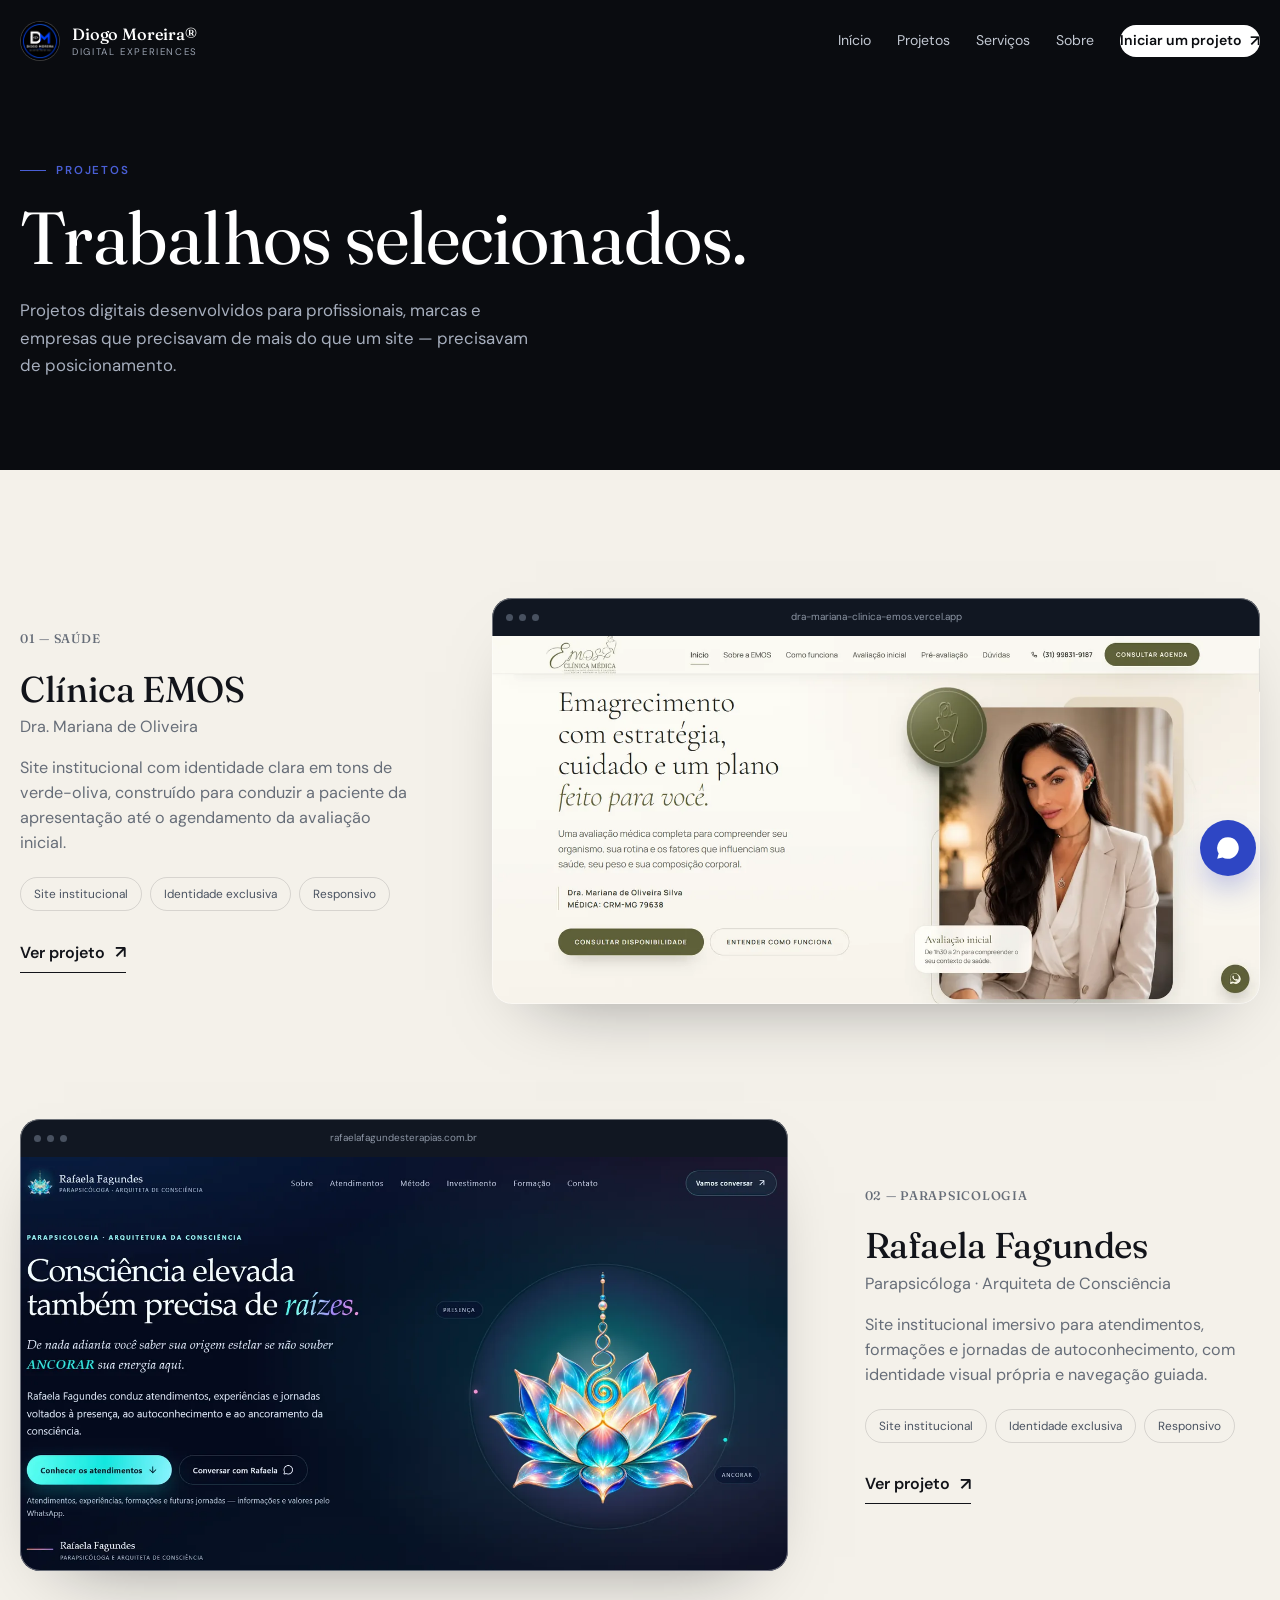
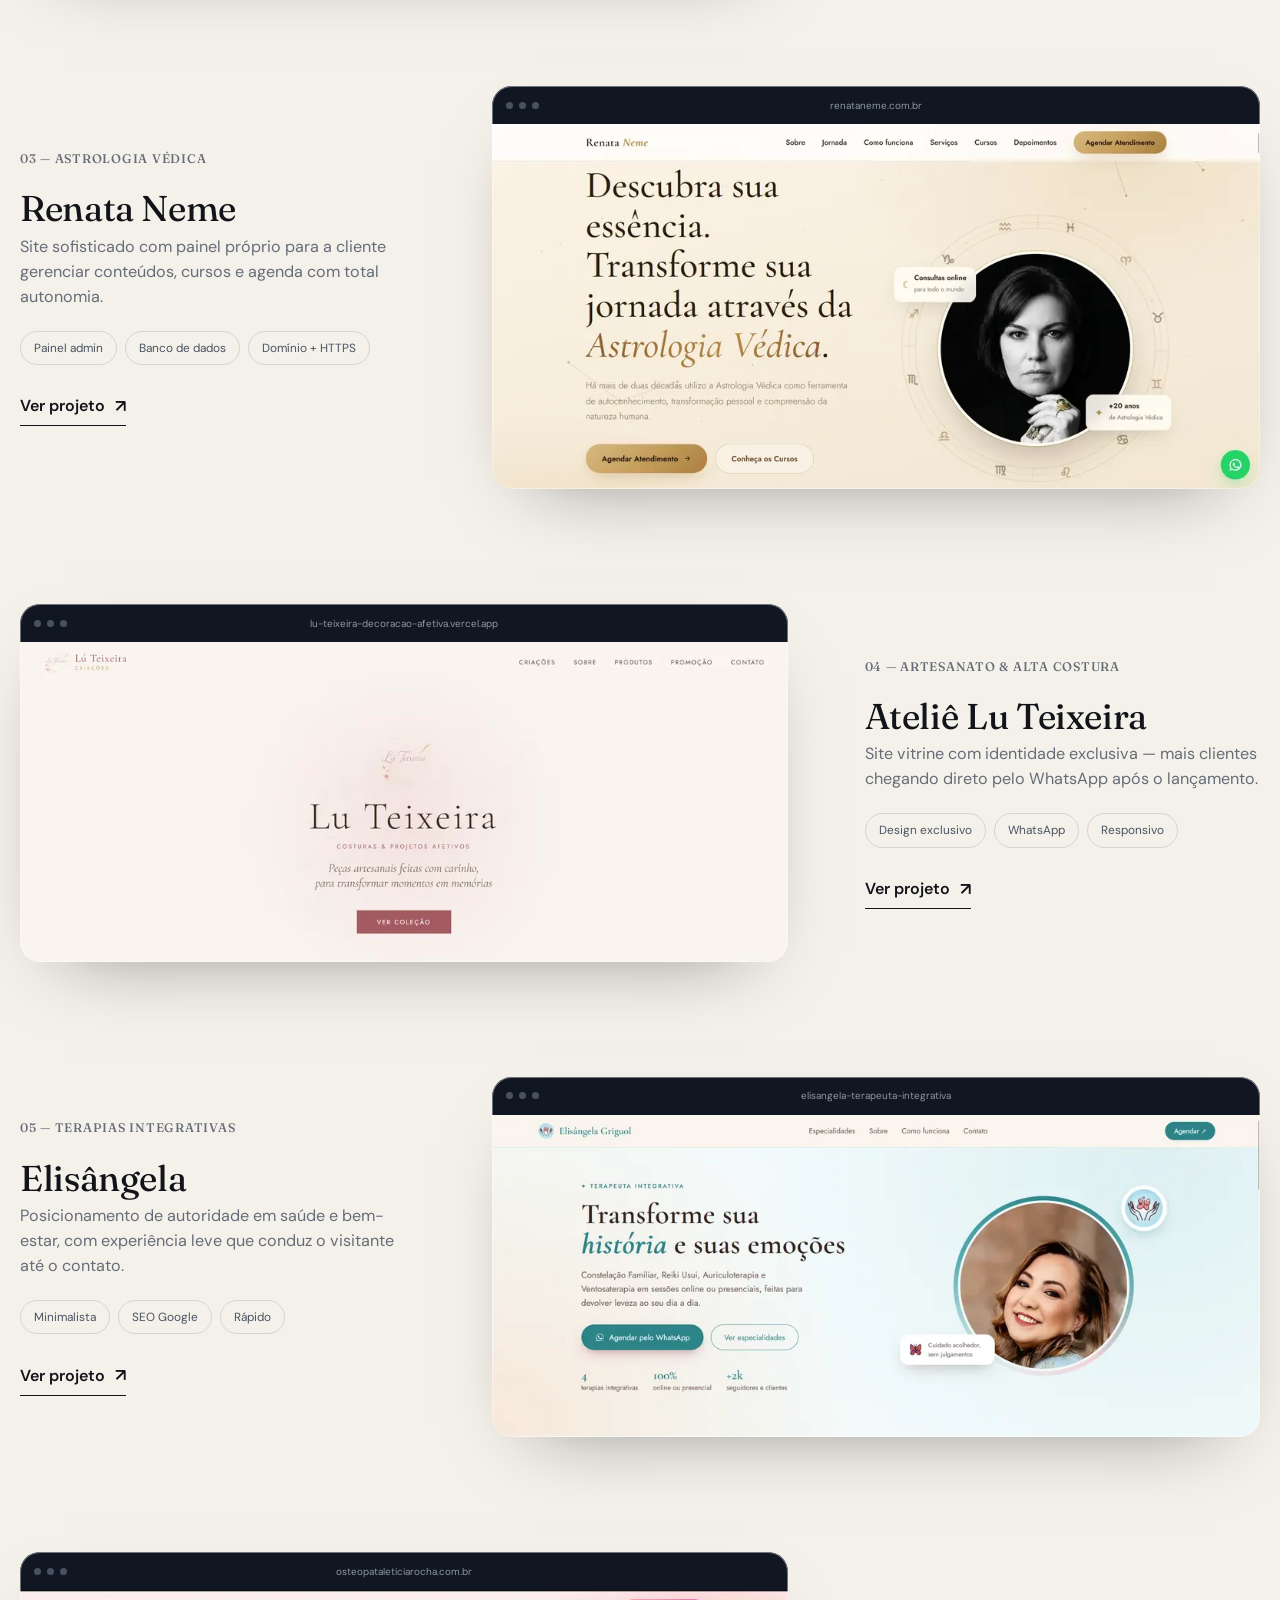
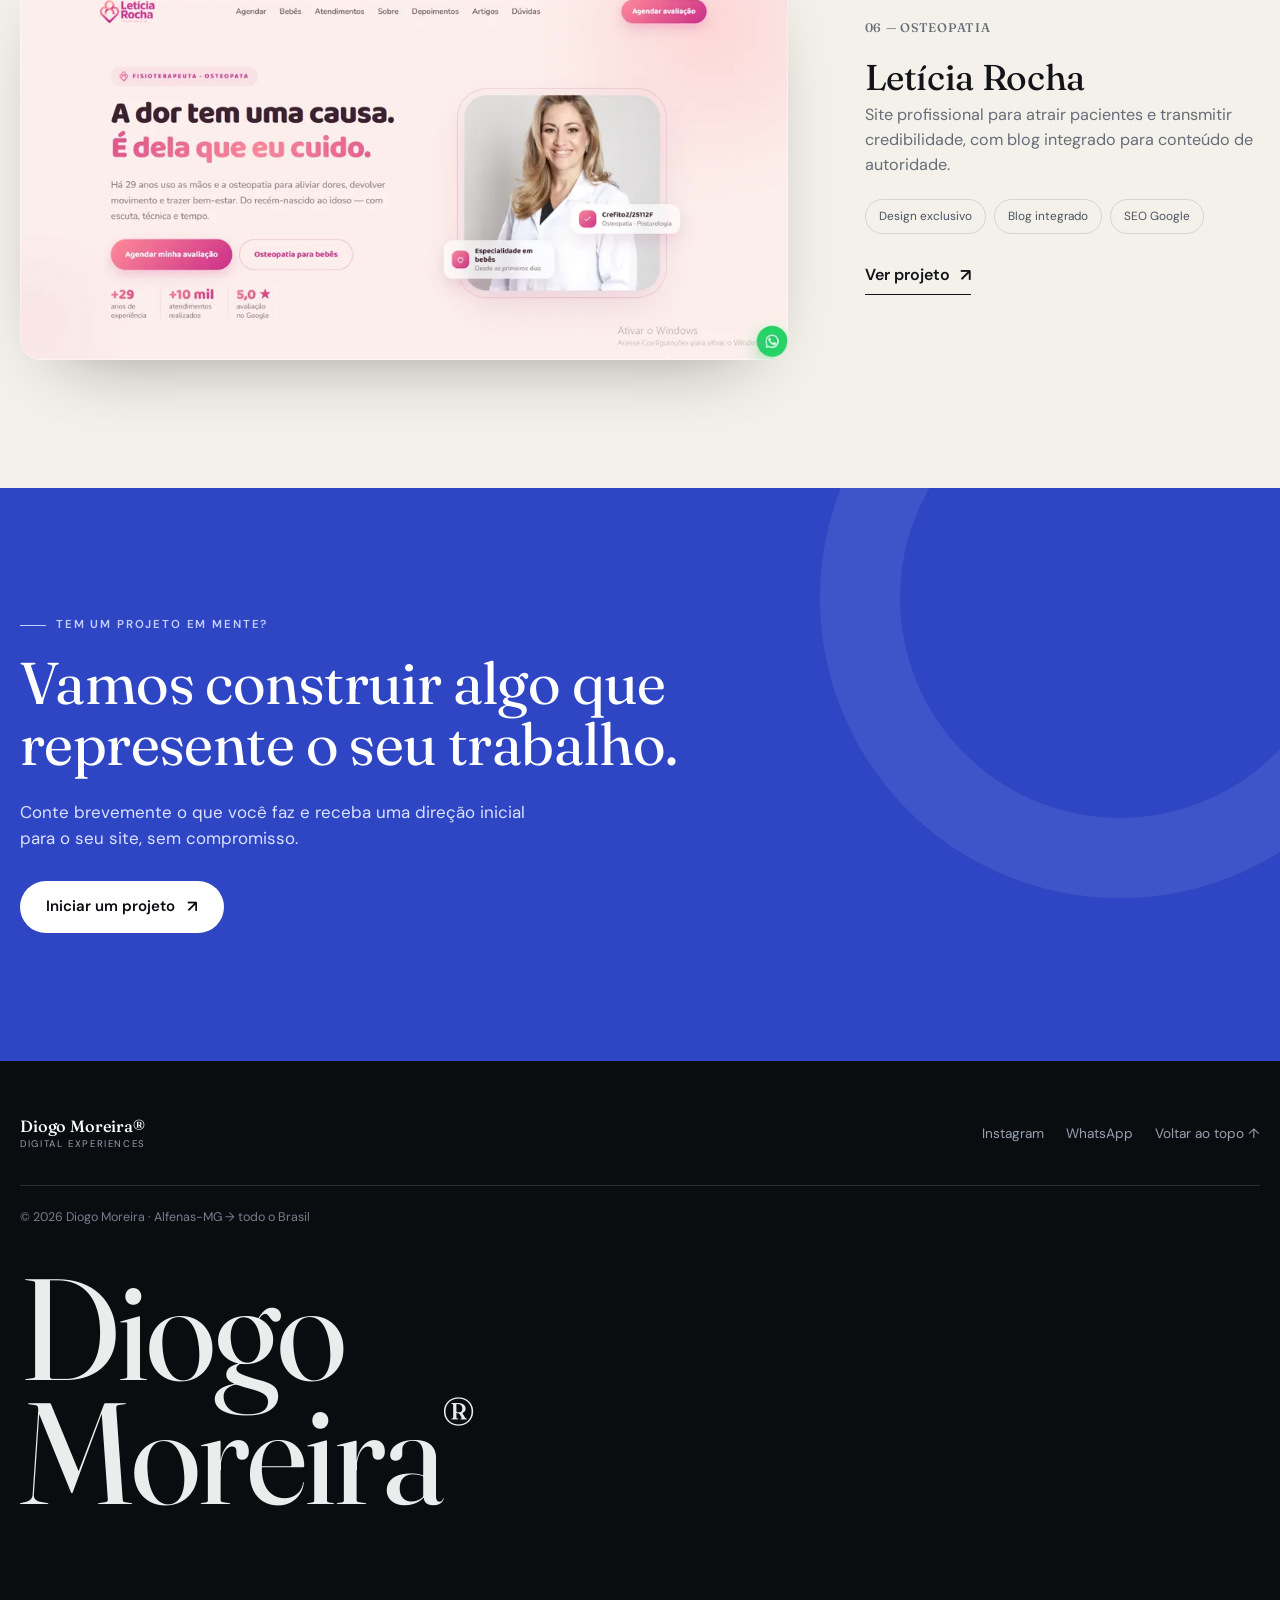
==== projetos/index.html @ 1cb5ee95 "feat: update portfolio projects and responsive showcase" ====
<!DOCTYPE html>
<html lang="pt-BR">
<head>
<meta charset="UTF-8">
<meta name="viewport" content="width=device-width, initial-scale=1.0">
<title>Projetos — Diogo Moreira® Digital Experiences</title>
<meta name="description" content="Projetos digitais desenvolvidos por Diogo Moreira® para profissionais e empresas: Clínica EMOS, Rafaela Fagundes, Renata Neme e outros trabalhos reais.">
<meta name="author" content="Diogo Moreira">
<meta name="robots" content="index, follow">
<meta name="theme-color" content="#0a0c10">
<link rel="canonical" href="https://devdiogomoreira.com.br/projetos/">
<link rel="icon" type="image/png" href="/assets/logo-diogo.png">
<link rel="apple-touch-icon" href="/assets/logo-diogo.png">

<meta property="og:type" content="website">
<meta property="og:locale" content="pt_BR">
<meta property="og:title" content="Projetos — Diogo Moreira® Digital Experiences">
<meta property="og:description" content="Projetos digitais desenvolvidos por Diogo Moreira® para profissionais e empresas.">
<meta property="og:url" content="https://devdiogomoreira.com.br/projetos/">
<meta property="og:image" content="https://devdiogomoreira.com.br/assets/diogo.webp">

<meta name="twitter:card" content="summary_large_image">
<meta name="twitter:title" content="Projetos — Diogo Moreira® Digital Experiences">
<meta name="twitter:description" content="Projetos digitais desenvolvidos por Diogo Moreira® para profissionais e empresas.">
<meta name="twitter:image" content="https://devdiogomoreira.com.br/assets/diogo.webp">

<script type="application/ld+json">
{
  "@context": "https://schema.org",
  "@type": "ProfessionalService",
  "name": "Diogo Moreira — Digital Experiences",
  "description": "Estúdio independente de experiências digitais: landing pages, sites institucionais e projetos digitais sob medida para profissionais e empresas.",
  "url": "https://devdiogomoreira.com.br/",
  "areaServed": "BR",
  "founder": {
    "@type": "Person",
    "name": "Diogo Moreira"
  },
  "address": {
    "@type": "PostalAddress",
    "addressLocality": "Alfenas",
    "addressRegion": "MG",
    "addressCountry": "BR"
  }
}
</script>

<link rel="preconnect" href="https://fonts.googleapis.com">
<link rel="preconnect" href="https://fonts.gstatic.com" crossorigin>

<link
  href="https://fonts.googleapis.com/css2?family=Fraunces:ital,wght@0,300;0,440;0,600;1,440&family=DM+Sans:wght@400;500;600;700&display=swap"
  rel="stylesheet"
>

<link rel="stylesheet" href="/styles.css">
</head>

<body>
<a class="skip-link" href="#conteudo">Pular para o conteúdo</a>

<header class="header" id="header">
  <div class="wrap header-in">
    <a class="masthead" href="/" aria-label="Diogo Moreira, início">
      <span class="logo-mark">
        <img src="/assets/logo-diogo.png" alt="" width="40" height="40">
      </span>
      <span class="masthead-text">
        <span class="masthead-name">Diogo Moreira&reg;</span>
        <span class="masthead-tag">Digital Experiences</span>
      </span>
    </a>

    <nav class="nav" aria-label="Navegação principal">
      <a href="/">Início</a>
      <a href="/projetos/">Projetos</a>
      <a href="/#servicos">Serviços</a>
      <a href="/#sobre">Sobre</a>
      <a class="nav-cta" href="/#contato">Iniciar um projeto <span class="arrow">↗</span></a>
    </nav>

    <button
      class="menu"
      id="menu"
      aria-expanded="false"
      aria-controls="mobileNav"
      aria-label="Abrir menu"
    >
      <span></span>
      <span></span>
    </button>
  </div>
</header>

<nav class="mobile-nav" id="mobileNav" aria-label="Navegação móvel">
  <div class="mobile-nav-links">
    <a href="/"><i>01</i> Início</a>
    <a href="/projetos/"><i>02</i> Projetos</a>
    <a href="/#servicos"><i>03</i> Serviços</a>
    <a href="/#sobre"><i>04</i> Sobre</a>
  </div>
  <a class="button button-primary" href="/#contato">Iniciar um projeto <span class="arrow">↗</span></a>
  <div class="mobile-nav-social">
    <a href="https://www.instagram.com/dev_diogomoreira/" target="_blank" rel="noopener">Instagram</a>
    <a href="https://wa.me/5535999675196" target="_blank" rel="noopener">WhatsApp</a>
  </div>
</nav>

<main id="conteudo">

<section class="page-intro">
  <div class="wrap">
    <span class="eyebrow">Projetos</span>
    <h1>Trabalhos selecionados.</h1>
    <p>
      Projetos digitais desenvolvidos para profissionais, marcas e empresas
      que precisavam de mais do que um site — precisavam de posicionamento.
    </p>
  </div>
</section>

<section class="section work">
  <div class="wrap">
    <div class="projects">

      <article class="project" data-reveal>
        <div class="project-copy">
          <div class="project-index">01 — Saúde</div>
          <h3>Clínica EMOS</h3>
          <p class="project-sub">Dra. Mariana de Oliveira</p>
          <p>
            Site institucional com identidade clara em tons de verde-oliva,
            construído para conduzir a paciente da apresentação até o
            agendamento da avaliação inicial.
          </p>

          <div class="project-tags">
            <span>Site institucional</span>
            <span>Identidade exclusiva</span>
            <span>Responsivo</span>
          </div>

          <a
            class="project-link"
            href="https://dra-mariana-clinica-emos.vercel.app/"
            target="_blank"
            rel="noopener noreferrer"
          >
            Ver projeto <span class="arrow">↗</span>
          </a>
        </div>

        <a
          class="project-media"
          href="https://dra-mariana-clinica-emos.vercel.app/"
          target="_blank"
          rel="noopener noreferrer"
          aria-label="Abrir site da Clínica EMOS e Dra. Mariana de Oliveira"
        >
          <div class="browser-bar">
            <i></i><i></i><i></i>
            <span>dra-mariana-clinica-emos.vercel.app</span>
          </div>

          <img
            src="/assets/case-emos.webp"
            alt="Site da Clínica EMOS e Dra. Mariana desenvolvido por Diogo Moreira"
            width="1400"
            height="671"
            loading="eager"
            fetchpriority="high"
          >
        </a>
      </article>

      <article class="project" data-reveal>
        <div class="project-copy">
          <div class="project-index">02 — Parapsicologia</div>
          <h3>Rafaela Fagundes</h3>
          <p class="project-sub">Parapsicóloga · Arquiteta de Consciência</p>
          <p>
            Site institucional imersivo para atendimentos, formações e
            jornadas de autoconhecimento, com identidade visual própria e
            navegação guiada.
          </p>

          <div class="project-tags">
            <span>Site institucional</span>
            <span>Identidade exclusiva</span>
            <span>Responsivo</span>
          </div>

          <a
            class="project-link"
            href="https://rafaelafagundesterapias.com.br/"
            target="_blank"
            rel="noopener noreferrer"
          >
            Ver projeto <span class="arrow">↗</span>
          </a>
        </div>

        <a
          class="project-media"
          href="https://rafaelafagundesterapias.com.br/"
          target="_blank"
          rel="noopener noreferrer"
          aria-label="Abrir site de Rafaela Fagundes"
        >
          <div class="browser-bar">
            <i></i><i></i><i></i>
            <span>rafaelafagundesterapias.com.br</span>
          </div>

          <img
            src="/assets/case-rafaela.webp"
            alt="Site institucional de Rafaela Fagundes, parapsicóloga e arquiteta de consciência, desenvolvido por Diogo Moreira"
            width="1400"
            height="755"
            loading="lazy"
          >
        </a>
      </article>

      <article class="project" data-reveal>
        <div class="project-copy">
          <div class="project-index">03 — Astrologia Védica</div>
          <h3>Renata Neme</h3>
          <p>
            Site sofisticado com painel próprio para a cliente gerenciar
            conteúdos, cursos e agenda com total autonomia.
          </p>

          <div class="project-tags">
            <span>Painel admin</span>
            <span>Banco de dados</span>
            <span>Domínio + HTTPS</span>
          </div>

          <a
            class="project-link"
            href="https://www.renataneme.com.br/"
            target="_blank"
            rel="noopener"
          >
            Ver projeto <span class="arrow">↗</span>
          </a>
        </div>

        <a
          class="project-media"
          href="https://www.renataneme.com.br/"
          target="_blank"
          rel="noopener"
          aria-label="Abrir site Renata Neme"
        >
          <div class="browser-bar">
            <i></i><i></i><i></i>
            <span>renataneme.com.br</span>
          </div>

          <img
            src="/assets/case-renata.webp"
            alt="Projeto do site Renata Neme"
            width="1000"
            height="475"
            loading="lazy"
          >
        </a>
      </article>

      <article class="project" data-reveal>
        <div class="project-copy">
          <div class="project-index">04 — Artesanato &amp; Alta Costura</div>

          <h3>Ateliê Lu Teixeira</h3>

          <p>
            Site vitrine com identidade exclusiva — mais clientes chegando
            direto pelo WhatsApp após o lançamento.
          </p>

          <div class="project-tags">
            <span>Design exclusivo</span>
            <span>WhatsApp</span>
            <span>Responsivo</span>
          </div>

          <a
            class="project-link"
            href="https://lu-teixeira-decoracao-afetiva.vercel.app/"
            target="_blank"
            rel="noopener"
          >
            Ver projeto <span class="arrow">↗</span>
          </a>
        </div>

        <a
          class="project-media"
          href="https://lu-teixeira-decoracao-afetiva.vercel.app/"
          target="_blank"
          rel="noopener"
          aria-label="Abrir site Ateliê Lu Teixeira"
        >
          <div class="browser-bar">
            <i></i><i></i><i></i>
            <span>lu-teixeira-decoracao-afetiva.vercel.app</span>
          </div>

          <img
            src="/assets/case-atelie.webp"
            alt="Projeto do site Ateliê Lu Teixeira"
            width="1000"
            height="416"
            loading="lazy"
          >
        </a>
      </article>

      <article class="project" data-reveal>
        <div class="project-copy">
          <div class="project-index">05 — Terapias Integrativas</div>

          <h3>Elisângela</h3>

          <p>
            Posicionamento de autoridade em saúde e bem-estar, com experiência
            leve que conduz o visitante até o contato.
          </p>

          <div class="project-tags">
            <span>Minimalista</span>
            <span>SEO Google</span>
            <span>Rápido</span>
          </div>

          <a
            class="project-link"
            href="https://elisangela-terapeuta-integrativa.vercel.app/"
            target="_blank"
            rel="noopener"
          >
            Ver projeto <span class="arrow">↗</span>
          </a>
        </div>

        <a
          class="project-media"
          href="https://elisangela-terapeuta-integrativa.vercel.app/"
          target="_blank"
          rel="noopener"
          aria-label="Abrir site Elisângela"
        >
          <div class="browser-bar">
            <i></i><i></i><i></i>
            <span>elisangela-terapeuta-integrativa</span>
          </div>

          <img
            src="/assets/case-elisangela.webp"
            alt="Projeto do site Elisângela"
            width="1000"
            height="420"
            loading="lazy"
          >
        </a>
      </article>

      <article class="project" data-reveal>
        <div class="project-copy">
          <div class="project-index">06 — Osteopatia</div>

          <h3>Letícia Rocha</h3>

          <p>
            Site profissional para atrair pacientes e transmitir credibilidade,
            com blog integrado para conteúdo de autoridade.
          </p>

          <div class="project-tags">
            <span>Design exclusivo</span>
            <span>Blog integrado</span>
            <span>SEO Google</span>
          </div>

          <a
            class="project-link"
            href="https://www.osteopataleticiarocha.com.br/"
            target="_blank"
            rel="noopener"
          >
            Ver projeto <span class="arrow">↗</span>
          </a>
        </div>

        <a
          class="project-media"
          href="https://www.osteopataleticiarocha.com.br/"
          target="_blank"
          rel="noopener"
          aria-label="Abrir site Letícia Rocha"
        >
          <div class="browser-bar">
            <i></i><i></i><i></i>
            <span>osteopataleticiarocha.com.br</span>
          </div>

          <img
            src="/assets/case-leticia.webp"
            alt="Projeto do site Letícia Rocha"
            width="1000"
            height="482"
            loading="lazy"
          >
        </a>
      </article>

    </div>
  </div>
</section>

<section class="section cta" id="contato-projetos">
  <div class="wrap" data-reveal>
    <span class="eyebrow">Tem um projeto em mente?</span>
    <h2>Vamos construir algo que represente o seu trabalho.</h2>

    <p>
      Conte brevemente o que você faz e receba uma direção inicial para o seu
      site, sem compromisso.
    </p>

    <a
      class="button"
      data-magnetic
      href="https://wa.me/5535999675196?text=Ol%C3%A1%2C%20Diogo!%20Quero%20iniciar%20um%20projeto%20de%20site."
      target="_blank"
      rel="noopener"
    >
      Iniciar um projeto <span class="arrow">↗</span>
    </a>
  </div>
</section>

</main>

<footer class="footer">
  <div class="wrap">
    <div class="footer-top">
      <span class="masthead">
        <span class="masthead-text">
          <span class="masthead-name">Diogo Moreira&reg;</span>
          <span class="masthead-tag">Digital Experiences</span>
        </span>
      </span>

      <div class="footer-links">
        <a href="https://www.instagram.com/dev_diogomoreira/" target="_blank" rel="noopener">Instagram</a>
        <a href="https://wa.me/5535999675196" target="_blank" rel="noopener">WhatsApp</a>
        <a href="#">Voltar ao topo ↑</a>
      </div>
    </div>

    <div class="footer-bottom">
      <span>© <span id="year"></span> Diogo Moreira · Alfenas-MG → todo o Brasil</span>
    </div>

    <div class="footer-mark" aria-hidden="true">Diogo<br>Moreira<sup>&reg;</sup></div>
  </div>
</footer>

<a
  class="wa-float"
  href="https://wa.me/5535999675196?text=Ol%C3%A1%2C%20Diogo!%20Vi%20seus%20projetos%20e%20quero%20um%20or%C3%A7amento."
  target="_blank"
  rel="noopener"
  aria-label="Falar no WhatsApp"
>
  <svg width="26" height="26" viewBox="0 0 24 24" fill="#fff">
    <path d="M12 2a10 10 0 00-8.6 15.1L2 22l5-1.3A10 10 0 1012 2zm5.5 12.4c-.3-.1-1.8-.9-2-1-.3-.1-.5-.1-.7.1-.2.3-.8 1-.9 1.2-.2.2-.4.2-.7.1-.3-.2-1.3-.5-2.4-1.5-.9-.8-1.5-1.8-1.7-2.1-.2-.3 0-.5.1-.6l.5-.6c.1-.2.2-.3.3-.5.1-.2 0-.4 0-.5 0-.1-.7-1.7-1-2.3-.2-.6-.5-.5-.7-.5h-.6c-.2 0-.5.1-.8.4-.3.3-1 1-1 2.5s1.1 2.9 1.2 3.1c.2.2 2.1 3.2 5.1 4.5.7.3 1.3.5 1.7.6.7.2 1.4.2 1.9.1.6-.1 1.8-.7 2-1.4.3-.7.3-1.3.2-1.4-.1-.2-.3-.2-.5-.3z"/>
  </svg>
</a>

<a
  class="mobile-cta"
  href="https://wa.me/5535999675196?text=Ol%C3%A1%2C%20Diogo!%20Quero%20iniciar%20um%20projeto%20de%20site."
  target="_blank"
  rel="noopener"
>
  Iniciar um projeto ↗
</a>

<script src="/site.js" defer></script>
</body>
</html>
---- styles.css ----
:root{
  --ink:#0a0c10;
  --ink-2:#14171d;
  --ink-3:#1b1f27;
  --paper:#f4f1ea;
  --paper-2:#faf8f3;
  --white:#fff;
  --text:#12141a;
  --muted:#666d78;
  --muted-2:#9199a6;
  --line:rgba(18,20,26,.13);
  --line-d:rgba(255,255,255,.14);
  --sig:#2e46c4;
  --sig-2:#4a5fd6;
  --sig-soft:rgba(46,70,196,.1);
  --serif:"Fraunces",Georgia,serif;
  --sans:"DM Sans",system-ui,sans-serif;
  --wrap:min(1240px,calc(100% - 40px));
  --radius:20px;
}
*{box-sizing:border-box}
html{scroll-behavior:smooth;scroll-padding-top:86px}
body{margin:0;overflow-x:hidden;background:var(--paper);color:var(--text);font-family:var(--sans);line-height:1.55;-webkit-font-smoothing:antialiased;text-rendering:optimizeLegibility}
body.menu-open{overflow:hidden}
a{color:inherit;text-decoration:none}
img{display:block;width:100%;height:auto}
button{font:inherit;color:inherit;cursor:pointer}
h1,h2,h3,p{margin:0}
h1,h2,h3{font-family:var(--serif);font-weight:440;letter-spacing:-.01em}
em{font-style:italic}
::selection{background:var(--sig);color:#fff}
:focus-visible{outline:2px solid var(--sig);outline-offset:4px}

.skip-link{position:absolute;left:16px;top:-60px;background:var(--sig);color:#fff;padding:10px 18px;border-radius:8px;font-weight:600;z-index:200;transition:top .2s}
.skip-link:focus{top:16px}

/* ===== layout base ===== */
.wrap{width:var(--wrap);margin-inline:auto}
.section{padding:clamp(80px,10vw,132px) 0}
.eyebrow{display:flex;align-items:center;gap:10px;font-size:.72rem;font-weight:600;letter-spacing:.16em;text-transform:uppercase;color:var(--muted)}
.eyebrow:before{content:"";width:26px;height:1px;background:currentColor}
.title{font-size:clamp(2rem,3.8vw,3.3rem);line-height:1.06;max-width:840px;font-weight:440}
.title em{color:var(--sig)}
.lead{font-size:clamp(1rem,1.3vw,1.14rem);color:var(--muted);max-width:600px;line-height:1.65}

.button{display:inline-flex;align-items:center;justify-content:center;gap:12px;min-height:52px;padding:0 26px;border-radius:999px;font-weight:600;font-size:.94rem;transition:transform .3s cubic-bezier(.2,.7,.2,1),background .25s,color .25s,border-color .25s;position:relative}
.button-primary{background:var(--sig);color:#fff}
.button-primary:hover{background:#24399f}
.button-light{border:1px solid var(--line-d);color:#fff}
.button-light:hover{border-color:#fff;background:#fff;color:var(--ink)}
.button-dark{border:1px solid var(--line);color:var(--text)}
.button-dark:hover{border-color:var(--text);background:var(--text);color:#fff}
.arrow{font-size:1.1em;transition:transform .3s cubic-bezier(.2,.7,.2,1)}
a:hover .arrow,.button:hover .arrow{transform:translate(3px,-3px)}
[data-magnetic]{will-change:transform}

/* ===== header ===== */
.header{position:fixed;inset:0 0 auto;z-index:100;color:#fff;transition:background .35s,border-color .35s}
.header.stuck{background:rgba(10,12,16,.82);backdrop-filter:blur(20px);border-bottom:1px solid var(--line-d)}
.header-in{height:82px;display:flex;align-items:center;gap:30px}
.masthead{display:flex;align-items:center;gap:12px}
.logo-mark{width:40px;height:40px;border-radius:50%;overflow:hidden;flex:0 0 auto;border:1px solid rgba(255,255,255,.22);background:#000}
.logo-mark img{width:100%;height:100%;object-fit:cover}
.masthead-text{display:flex;flex-direction:column;line-height:1.15}
.masthead-name{font-family:var(--serif);font-weight:500;font-size:1.02rem;letter-spacing:-.01em}
.masthead-tag{font-size:.6rem;letter-spacing:.17em;text-transform:uppercase;color:#9aa2b0;margin-top:2px}

.nav{margin-left:auto;display:flex;align-items:center;gap:26px;font-size:.88rem;color:#c2c8d2}
.nav a{position:relative;padding:4px 0}
.nav a:not(.nav-cta):after{content:"";position:absolute;left:0;bottom:0;width:0;height:1px;background:#fff;transition:width .3s cubic-bezier(.2,.7,.2,1)}
.nav a:not(.nav-cta):hover{color:#fff}
.nav a:not(.nav-cta):hover:after{width:100%}
.nav-cta{padding:11px 18px;border-radius:999px;background:#fff;color:var(--ink)!important;font-weight:600;display:inline-flex;align-items:center;gap:8px}
.nav-cta:hover{background:var(--sig-2);color:#fff!important}

.menu{display:none;margin-left:auto;width:44px;height:44px;border:1px solid var(--line-d);border-radius:50%;background:transparent;position:relative;flex:0 0 auto}
.menu span{position:absolute;left:12px;right:12px;height:1.5px;background:#fff;transition:.3s cubic-bezier(.2,.7,.2,1)}
.menu span:first-child{top:17px}
.menu span:last-child{top:24px}
.menu[aria-expanded=true] span:first-child{top:21px;transform:rotate(45deg)}
.menu[aria-expanded=true] span:last-child{top:21px;transform:rotate(-45deg)}

.mobile-nav{display:none;position:fixed;inset:0;background:var(--ink);z-index:99;color:#fff;overflow-y:auto;padding:110px 24px 40px;flex-direction:column}
.mobile-nav.open{display:flex}
.mobile-nav-links{display:grid;gap:2px}
.mobile-nav-links a{display:flex;align-items:baseline;gap:16px;padding:16px 0;border-bottom:1px solid var(--line-d);font-family:var(--serif);font-size:clamp(1.5rem,7vw,2.1rem)}
.mobile-nav-links a i{font-style:normal;font-family:var(--sans);font-size:.62rem;letter-spacing:.1em;color:#767f8e;font-weight:600}
.mobile-nav .button{margin-top:32px;width:100%}
.mobile-nav-social{margin-top:auto;padding-top:40px;display:flex;gap:22px;font-size:.82rem;color:#9aa2b0}
.mobile-nav-social a:hover{color:#fff}

/* ===== hero ===== */
.hero{min-height:100svh;background:var(--ink);color:#fff;position:relative;overflow:hidden;padding:clamp(128px,16vh,176px) 0 60px;--mx:50%;--my:20%}
.hero:before{content:"";position:absolute;width:900px;height:900px;left:calc(var(--mx) - 450px);top:calc(var(--my) - 450px);border-radius:50%;background:radial-gradient(circle,rgba(74,95,214,.28),rgba(74,95,214,.04) 45%,transparent 70%);filter:blur(10px);transition:left 1.1s cubic-bezier(.2,.7,.2,1),top 1.1s cubic-bezier(.2,.7,.2,1);pointer-events:none}
.hero:after{content:"";position:absolute;inset:0;opacity:.3;pointer-events:none;background-image:linear-gradient(rgba(255,255,255,.035) 1px,transparent 1px),linear-gradient(90deg,rgba(255,255,255,.035) 1px,transparent 1px);background-size:78px 78px;mask-image:linear-gradient(to bottom,#000,transparent 86%)}
.hero-in{position:relative;z-index:1}
.hero-mast{display:flex;align-items:center;gap:12px;margin-bottom:clamp(38px,6vw,66px)}
.hero-mast .masthead-name{font-size:1.05rem;color:#fff}
.hero-mast .masthead-tag{color:#8991a1}

.hero-top{display:grid;grid-template-columns:1fr;gap:clamp(40px,7vw,56px)}
.hero-copy{min-width:0}
.hero h1{font-size:clamp(2.9rem,7vw,6.2rem);line-height:.98;font-weight:400}
.hero h1 .line{display:block;overflow:hidden}
.hero h1 .line span{display:block;transform:translateY(105%);transition:transform .9s cubic-bezier(.16,1,.3,1)}
.hero h1 em{color:var(--sig-2);font-style:italic;font-weight:400}
.hero.is-ready h1 .line span{transform:translateY(0)}
.hero h1 .line:nth-child(2) span{transition-delay:.09s}

.hero-desc{color:#a7afbe;font-size:1rem;line-height:1.65;max-width:420px;margin-top:26px}
.hero-actions{display:flex;flex-wrap:wrap;gap:12px;margin-top:28px}

/* three real projects (EMOS front, Renata mid, Rafaela back) — own composition per breakpoint, see below */
.hero-visual{margin-top:clamp(30px,7vw,44px);position:relative;height:clamp(230px,58vw,300px)}
.hero-stack{position:relative;width:100%;height:100%}
.hero-stack .card{position:absolute;border-radius:14px;overflow:hidden;border:1px solid var(--line-d);box-shadow:0 20px 46px -26px rgba(0,0,0,.55);background:#0d1016;opacity:0;transition:opacity .5s ease}
.hero-stack .card img{width:100%;aspect-ratio:16/9;object-fit:cover;object-position:top center;display:block}
.hero.is-ready .hero-stack .card-back{opacity:.82;transition-delay:0s}
.hero.is-ready .hero-stack .card-mid{opacity:.94;transition-delay:.08s}
.hero.is-ready .hero-stack .card-front{opacity:1;transition-delay:.16s}

/* mobile/tablet: Renata left, Rafaela right, Mariana centered in front */
.hero-stack .card-back{top:0;right:0;width:clamp(118px,36vw,190px);rotate:7deg;z-index:1}
.hero-stack .card-mid{top:0;left:0;width:clamp(118px,36vw,190px);rotate:-7deg;z-index:1}
.hero-stack .card-front{top:clamp(70px,20vw,110px);left:calc(50% - clamp(95px,27vw,135px));width:clamp(190px,54vw,270px);rotate:-2deg;z-index:3}

@media(hover:hover) and (pointer:fine){
  .hero-stack .card{transition:opacity .5s ease,scale .3s cubic-bezier(.2,.7,.2,1),translate .3s cubic-bezier(.2,.7,.2,1)}
  .hero-stack .card:hover{scale:1.03;translate:0 -6px}
}

/* two-column hero only once there is real width to spare (tablets stay single-column) */
@media(min-width:1081px){
  .hero-top{grid-template-columns:minmax(0,1.05fr) minmax(320px,.95fr);gap:clamp(40px,6vw,80px);align-items:center}
  .hero-visual{margin-top:0;height:clamp(380px,32vw,460px)}
  .hero-stack .card img{aspect-ratio:2/1}

  /* desktop: diagonal cascade — Rafaela back/top, Renata mid, Mariana front/bottom */
  .hero-stack .card-back{top:0;right:2%;left:auto;width:min(58%,300px);rotate:6deg;z-index:1}
  .hero-stack .card-mid{top:20%;right:20%;left:auto;width:min(64%,318px);rotate:-2deg;z-index:2}
  .hero-stack .card-front{top:40%;left:0;width:min(72%,340px);rotate:-4deg;z-index:3}

  /* idle float only on the two back cards; the front card stays free for the hover lift below */
  .hero.is-ready .hero-stack .card-back,
  .hero.is-ready .hero-stack .card-mid{animation:floaty 7s ease-in-out infinite}
  .hero.is-ready .hero-stack .card-mid{animation-delay:-2.3s}
  .hero.is-ready .hero-stack .card-back{animation-delay:-4.6s}

  @media(hover:hover) and (pointer:fine){
    .hero-stack .card-back,.hero-stack .card-mid{transition:opacity .5s ease,scale .3s ease}
    .hero-stack .card-back:hover,.hero-stack .card-mid:hover{scale:1.03;translate:none}
  }
}
@keyframes floaty{0%,100%{translate:0 0}50%{translate:0 -8px}}

.hero-bottom{display:grid;grid-template-columns:repeat(3,1fr);gap:1px;background:var(--line-d);margin-top:clamp(56px,9vh,104px);border:1px solid var(--line-d);border-radius:18px;overflow:hidden}
.stat{background:rgba(255,255,255,.03);padding:22px 26px}
.stat strong{font-family:var(--serif);font-size:1.35rem;font-weight:500}
.stat small{display:block;color:#848da0;margin-top:4px;font-size:.82rem}

/* ===== page intro (used by standalone pages like /projetos/) ===== */
.page-intro{background:var(--ink);color:#fff;padding:clamp(140px,18vh,190px) 0 clamp(56px,8vw,90px)}
.page-intro .eyebrow{color:var(--sig-2);margin-bottom:20px}
.page-intro h1{font-size:clamp(2.6rem,6vw,4.6rem);line-height:1.02;font-weight:400}
.page-intro p{color:#a7afbe;max-width:520px;margin-top:22px;font-size:1.05rem;line-height:1.65}

/* ===== marquee ===== */
.marquee{background:var(--sig);color:#fff;overflow:hidden;border-block:1px solid rgba(0,0,0,.14);contain:layout paint}
.marquee-line{display:flex;width:max-content;animation:marquee 34s linear infinite;will-change:transform}
.marquee-group{display:flex;flex:0 0 auto;align-items:center;gap:22px;padding:15px 11px;font-family:var(--serif);font-style:italic;font-size:.92rem;font-weight:500;white-space:nowrap}
.marquee-group i{flex:0 0 auto;width:4px;height:4px;border-radius:50%;background:#fff;opacity:.6}
@keyframes marquee{to{transform:translate3d(-50%,0,0)}}

/* ===== manifesto ===== */
.manifesto{background:var(--paper)}
.manifesto .wrap{max-width:980px}
.manifesto p{font-family:var(--serif);font-size:clamp(1.5rem,4.2vw,2.7rem);line-height:1.18;font-weight:400}
.manifesto em{color:var(--sig);font-style:italic}
.manifesto-dark{background:var(--ink);color:#fff}
.manifesto-dark .wrap{max-width:900px}
.manifesto-dark p{font-size:clamp(1.7rem,4.8vw,3.1rem);line-height:1.14}
.manifesto-dark p+p{margin-top:.5em;color:#8b93a3}
.manifesto-dark em{color:var(--sig-2)}

/* ===== work / projetos ===== */
.work{background:var(--paper)}
.section-head{display:flex;align-items:end;justify-content:space-between;gap:30px;margin-bottom:clamp(46px,6vw,80px)}
.section-head .eyebrow{margin-bottom:18px}
.section-head .lead{max-width:400px}
.projects{display:grid;gap:clamp(70px,9vw,116px)}
.project{display:grid;grid-template-columns:minmax(230px,.68fr) minmax(0,1.32fr);gap:clamp(28px,6vw,90px);align-items:center;position:relative}
.project:nth-child(even){grid-template-columns:minmax(0,1.32fr) minmax(230px,.68fr)}
.project:nth-child(even) .project-copy{order:2}
.project:nth-child(even) .project-media{order:1}
.project-index{position:relative;font-family:var(--serif);font-weight:500;font-size:.78rem;letter-spacing:.06em;color:var(--muted);margin-bottom:22px;text-transform:uppercase}
.project h3{font-size:clamp(1.7rem,2.8vw,2.7rem);line-height:1.04;margin-bottom:6px}
.project-sub{color:var(--muted-2);font-size:.85rem;margin-bottom:16px}
.project-copy p{color:var(--muted);max-width:400px;font-size:1.01rem}
.project-tags{display:flex;flex-wrap:wrap;gap:8px;margin:22px 0 28px}
.project-tags span{border:1px solid var(--line);border-radius:999px;padding:7px 13px;font-size:.74rem;color:#4a5361}
.project-link{display:inline-flex;align-items:center;gap:10px;font-weight:600;border-bottom:1px solid var(--text);padding-bottom:5px}
.project-media{position:relative;overflow:hidden;border-radius:var(--radius);background:#dedee0;box-shadow:0 30px 74px -44px rgba(8,11,17,.5)}
.project-media:before{content:"";position:absolute;inset:0;border:1px solid rgba(255,255,255,.4);border-radius:inherit;z-index:2;pointer-events:none}
.browser-bar{height:38px;background:#111722;display:flex;align-items:center;gap:6px;padding:0 14px;position:relative}
.browser-bar i{width:7px;height:7px;border-radius:50%;background:#485160}
.browser-bar span{position:absolute;left:50%;transform:translateX(-50%);font-size:.62rem;color:#8d96a5;white-space:nowrap}
.project-media .frame{overflow:hidden}
.project-media img{object-fit:cover;object-position:top;transition:transform .8s cubic-bezier(.2,.7,.2,1)}
.project:hover .project-media img{transform:scale(1.035)}

/* ===== services ===== */
.services{background:#fff}
.service-list{margin-top:52px;border-top:1px solid var(--line)}
.service{display:grid;grid-template-columns:88px 1fr auto;gap:22px;padding:32px 0;border-bottom:1px solid var(--line);align-items:center;transition:padding .3s cubic-bezier(.2,.7,.2,1)}
.service:hover{padding-inline:12px}
.service b{font-family:var(--serif);color:var(--sig);font-size:1.6rem;font-weight:400}
.service h3{font-size:clamp(1.25rem,1.9vw,1.65rem);margin-bottom:8px}
.service p{color:var(--muted);max-width:520px;font-size:.98rem}
.service-price{text-align:right;white-space:nowrap;color:var(--muted-2)}
.service-price small{display:block;font-size:.68rem;letter-spacing:.04em;text-transform:uppercase}
.service-price strong{display:block;font-family:var(--serif);font-size:1.05rem;color:var(--text);font-weight:500;margin-top:2px}

/* ===== automations ===== */
.automations{background:var(--ink-2);color:#fff}
.automations .eyebrow{color:#8b93a3;margin-bottom:18px}
.automations .lead{color:#9aa4b3;margin-top:20px}
.problems-grid{display:grid;grid-template-columns:repeat(3,1fr);gap:14px;margin-top:52px}
.problem{border:1px solid var(--line-d);border-radius:18px;padding:clamp(24px,3vw,32px);background:rgba(255,255,255,.03);min-height:200px}
.problem-num{font-family:var(--serif);color:var(--sig-2);font-size:.85rem;margin-bottom:38px}
.problem h3{font-size:1.22rem;margin-bottom:12px;font-weight:500}
.problem p{color:#98a1b0;font-size:.95rem}
.auto-case{display:grid;grid-template-columns:minmax(240px,.9fr) minmax(0,1.1fr);gap:clamp(28px,5vw,60px);align-items:center;margin-top:52px;padding-top:52px;border-top:1px solid var(--line-d)}
.auto-case-media{position:relative;border-radius:var(--radius);overflow:hidden;background:#0a0d14;box-shadow:0 28px 70px -42px rgba(0,0,0,.6)}
.auto-case-media:before{content:"";position:absolute;inset:0;border:1px solid rgba(255,255,255,.14);border-radius:inherit;z-index:2;pointer-events:none}
.auto-case-media img{aspect-ratio:2/1;object-fit:cover}
.auto-case-copy h3{font-size:clamp(1.4rem,2.2vw,1.9rem);margin-bottom:14px;font-weight:500}
.auto-case-copy p{color:#9aa4b3;max-width:480px;font-size:.98rem}
.auto-tags{display:flex;flex-wrap:wrap;gap:8px;margin:20px 0}
.auto-tags span{border:1px solid var(--line-d);border-radius:999px;padding:7px 12px;font-size:.75rem;color:#c7ccd6}
.auto-private{display:inline-flex;align-items:center;border:1px solid var(--line-d);border-radius:999px;padding:7px 13px;margin-top:4px;font-size:.68rem;letter-spacing:.09em;text-transform:uppercase;color:#98a1b0;font-weight:600}

/* ===== process ===== */
.process{background:var(--paper)}
.process-grid{display:grid;grid-template-columns:repeat(5,1fr);margin-top:52px;border:1px solid var(--line);border-radius:20px;overflow:hidden}
.step{padding:clamp(22px,2.4vw,30px) clamp(18px,2vw,26px);border-right:1px solid var(--line);min-height:230px;background:rgba(255,255,255,.28);position:relative}
.step:last-child{border-right:0}
.step b{display:block;font-family:var(--serif);font-size:2.1rem;font-weight:400;color:var(--line);margin-bottom:30px}
.step h3{font-size:1.08rem;margin-bottom:10px;font-weight:500}
.step p{color:var(--muted);font-size:.87rem;line-height:1.5}

/* ===== about ===== */
.about{background:#fff}
.about-grid{display:grid;grid-template-columns:.76fr 1.24fr;gap:clamp(38px,8vw,112px);align-items:center}
.portrait{position:relative;background:var(--ink);border-radius:var(--radius);overflow:hidden;aspect-ratio:4/5}
.portrait img{height:100%;object-fit:cover;object-position:center top;filter:saturate(.86)}
.portrait:after{content:"ALFENAS · MG";position:absolute;left:18px;bottom:18px;background:var(--sig);color:#fff;padding:8px 12px;border-radius:999px;font-size:.63rem;font-weight:700;letter-spacing:.1em}
.about-copy .eyebrow{margin-bottom:18px}
.about-copy h2{font-size:clamp(1.9rem,3.6vw,2.9rem);line-height:1.1;font-weight:440}
.about-copy p{color:var(--muted);font-size:1.03rem;max-width:600px;margin-top:22px;line-height:1.65}
.about-proof{display:flex;gap:36px;margin-top:32px;padding-top:26px;border-top:1px solid var(--line)}
.about-proof strong{display:block;font-family:var(--serif);font-size:1.35rem;font-weight:500}
.about-proof span{font-size:.79rem;color:var(--muted)}

/* ===== faq ===== */
.faq{background:var(--paper)}
.faq-grid{display:grid;grid-template-columns:.78fr 1.22fr;gap:clamp(36px,8vw,112px)}
.faq-list{border-top:1px solid var(--line)}
details{border-bottom:1px solid var(--line)}
summary{list-style:none;cursor:pointer;padding:23px 42px 23px 0;font-family:var(--serif);font-size:1.06rem;font-weight:500;position:relative}
summary::-webkit-details-marker{display:none}
summary:after{content:"+";position:absolute;right:4px;top:16px;font-size:1.4rem;color:var(--sig);font-family:var(--sans)}
details[open] summary:after{content:"−"}
details p{color:var(--muted);padding:0 42px 24px 0;font-size:.97rem}

/* ===== cta ===== */
.cta{background:var(--sig);color:#fff;position:relative;overflow:hidden}
.cta:after{content:"";position:absolute;width:440px;height:440px;border:80px solid rgba(255,255,255,.08);border-radius:50%;right:-140px;top:-190px}
.cta .wrap{position:relative;z-index:1}
.cta .eyebrow{color:#c7cfff}
.cta .eyebrow:before{background:#c7cfff}
.cta h2{font-size:clamp(2.1rem,4.6vw,4rem);line-height:1.04;max-width:900px;margin-top:18px;font-weight:400}
.cta p{font-size:1.06rem;color:#dbe1ff;margin:24px 0 30px;max-width:540px}
.cta .button{background:#fff;color:var(--ink)}
.cta .button:hover{background:var(--ink);color:#fff}

/* ===== footer ===== */
.footer{background:var(--ink);color:#fff;padding:56px 0 96px}
.footer-top{display:flex;align-items:center;justify-content:space-between;gap:24px;flex-wrap:wrap;padding-bottom:36px;border-bottom:1px solid var(--line-d)}
.footer-links{display:flex;gap:22px;font-size:.85rem;color:#98a1b0}
.footer-links a:hover{color:#fff}
.footer-bottom{display:flex;align-items:center;justify-content:space-between;gap:20px;flex-wrap:wrap;margin-top:22px;font-size:.78rem;color:#767f8e}
.footer-mark{margin-top:40px;font-family:var(--serif);font-weight:400;font-size:clamp(3.2rem,13vw,9rem);line-height:.86;letter-spacing:-.02em;color:#fff;opacity:.92}
.footer-mark sup{position:relative;top:-.5em;font-size:.32em}

/* ===== floating whatsapp (desktop) ===== */
.wa-float{position:fixed;right:24px;bottom:24px;z-index:90;width:56px;height:56px;border-radius:50%;background:var(--sig);display:grid;place-items:center;box-shadow:0 16px 34px -10px rgba(46,70,196,.55);transition:transform .3s cubic-bezier(.2,.7,.2,1)}
.wa-float:hover{transform:translateY(-3px) scale(1.04)}

.mobile-cta{display:none}

/* ===== reveal on scroll ===== */
[data-reveal]{opacity:0;transform:translateY(24px);transition:opacity .8s ease,transform .8s cubic-bezier(.2,.7,.2,1)}
[data-reveal].visible{opacity:1;transform:none}
[data-reveal-stagger]{opacity:0;transform:translateY(16px);transition:opacity .7s ease,transform .7s cubic-bezier(.2,.7,.2,1)}
[data-reveal-stagger].visible{opacity:1;transform:none}

/* ===== responsive ===== */
@media(max-width:1080px){
  .process-grid{grid-template-columns:repeat(3,1fr)}
  .step:nth-child(3){border-right:0}
  .step{border-bottom:1px solid var(--line);min-height:210px}
  .step:nth-child(4),.step:nth-child(5){border-bottom:0}
}
@media(max-width:900px){
  :root{--wrap:min(100% - 32px,720px)}
  .nav{display:none}
  .menu{display:block}
  .hero{padding-top:118px}
  .hero-bottom{grid-template-columns:1fr}
  .project,.project:nth-child(even){grid-template-columns:1fr;gap:22px}
  .project:nth-child(even) .project-copy,.project:nth-child(even) .project-media{order:initial}
  .project-media{order:-1!important}
  .problems-grid{grid-template-columns:1fr}
  .problem{min-height:0}
  .problem-num{margin-bottom:22px}
  .auto-case{grid-template-columns:1fr}
  .process-grid{grid-template-columns:1fr 1fr}
  .step:nth-child(2){border-right:0}
  .step{border-bottom:1px solid var(--line);min-height:190px}
  .step:nth-child(3),.step:nth-child(4),.step:nth-child(5){border-right:0}
  .step:nth-child(5){border-bottom:0;grid-column:1/-1}
  .about-grid,.faq-grid{grid-template-columns:1fr}
  .portrait{max-height:520px}
  .wa-float{width:50px;height:50px;right:16px;bottom:16px}
  .service{grid-template-columns:56px 1fr;column-gap:16px}
  .service-price{grid-column:2;text-align:left;margin-top:4px}
}
@media(max-width:600px){
  :root{--wrap:calc(100% - 28px);--radius:16px}
  body{padding-bottom:64px}
  .header-in{height:68px}
  .masthead-name{font-size:.92rem}
  .logo-mark{width:36px;height:36px}
  .hero{min-height:auto;padding:104px 0 34px}
  .hero h1{font-size:clamp(2.3rem,10vw,3.1rem)}
  .hero-actions .button{width:100%}
  .hero-bottom{margin-top:44px}
  .stat{padding:18px 20px}
  .marquee-line{animation-duration:26s}
  .marquee-group{gap:16px;padding:12px 8px;font-size:.78rem}
  .section{padding:64px 0}
  .section-head{align-items:start;flex-direction:column}
  .process-grid{grid-template-columns:1fr}
  .step{border-right:0!important;border-bottom:1px solid var(--line)!important;min-height:0;grid-column:auto!important}
  .step:last-child{border-bottom:0!important}
  .step b{margin-bottom:22px}
  .about-proof{gap:20px;flex-wrap:wrap}
  .footer-top{flex-direction:column;align-items:flex-start}
  .footer-bottom{flex-direction:column;align-items:flex-start;gap:10px}
  .wa-float{display:none}
  .mobile-cta{display:flex;position:fixed;left:10px;right:10px;bottom:9px;z-index:95;min-height:48px;background:var(--sig);color:#fff;border-radius:999px;align-items:center;justify-content:center;font-weight:700;box-shadow:0 12px 34px rgba(0,0,0,.35)}
}
@media(max-width:360px){
  .masthead-text .masthead-tag{display:none}
  .hero h1{font-size:1.98rem}
  .button{padding-inline:18px}
  .project-tags{gap:6px}
  .about-proof{gap:14px}
}
@media(hover:none),(pointer:coarse){
  .hero:before{display:none}
}
@media(prefers-reduced-motion:reduce){
  html{scroll-behavior:auto}
  .marquee-line{animation-duration:120s}
  [data-reveal],[data-reveal-stagger]{opacity:1;transform:none;transition:none}
  .project-media img{transition:none}
  .hero h1 .line span{transition:none;transform:none}
  .hero.is-ready .hero-stack .card{animation:none}
  .hero-stack .card{opacity:1;transition:none;scale:1;translate:0 0}
  .hero:before{transition:none}
}
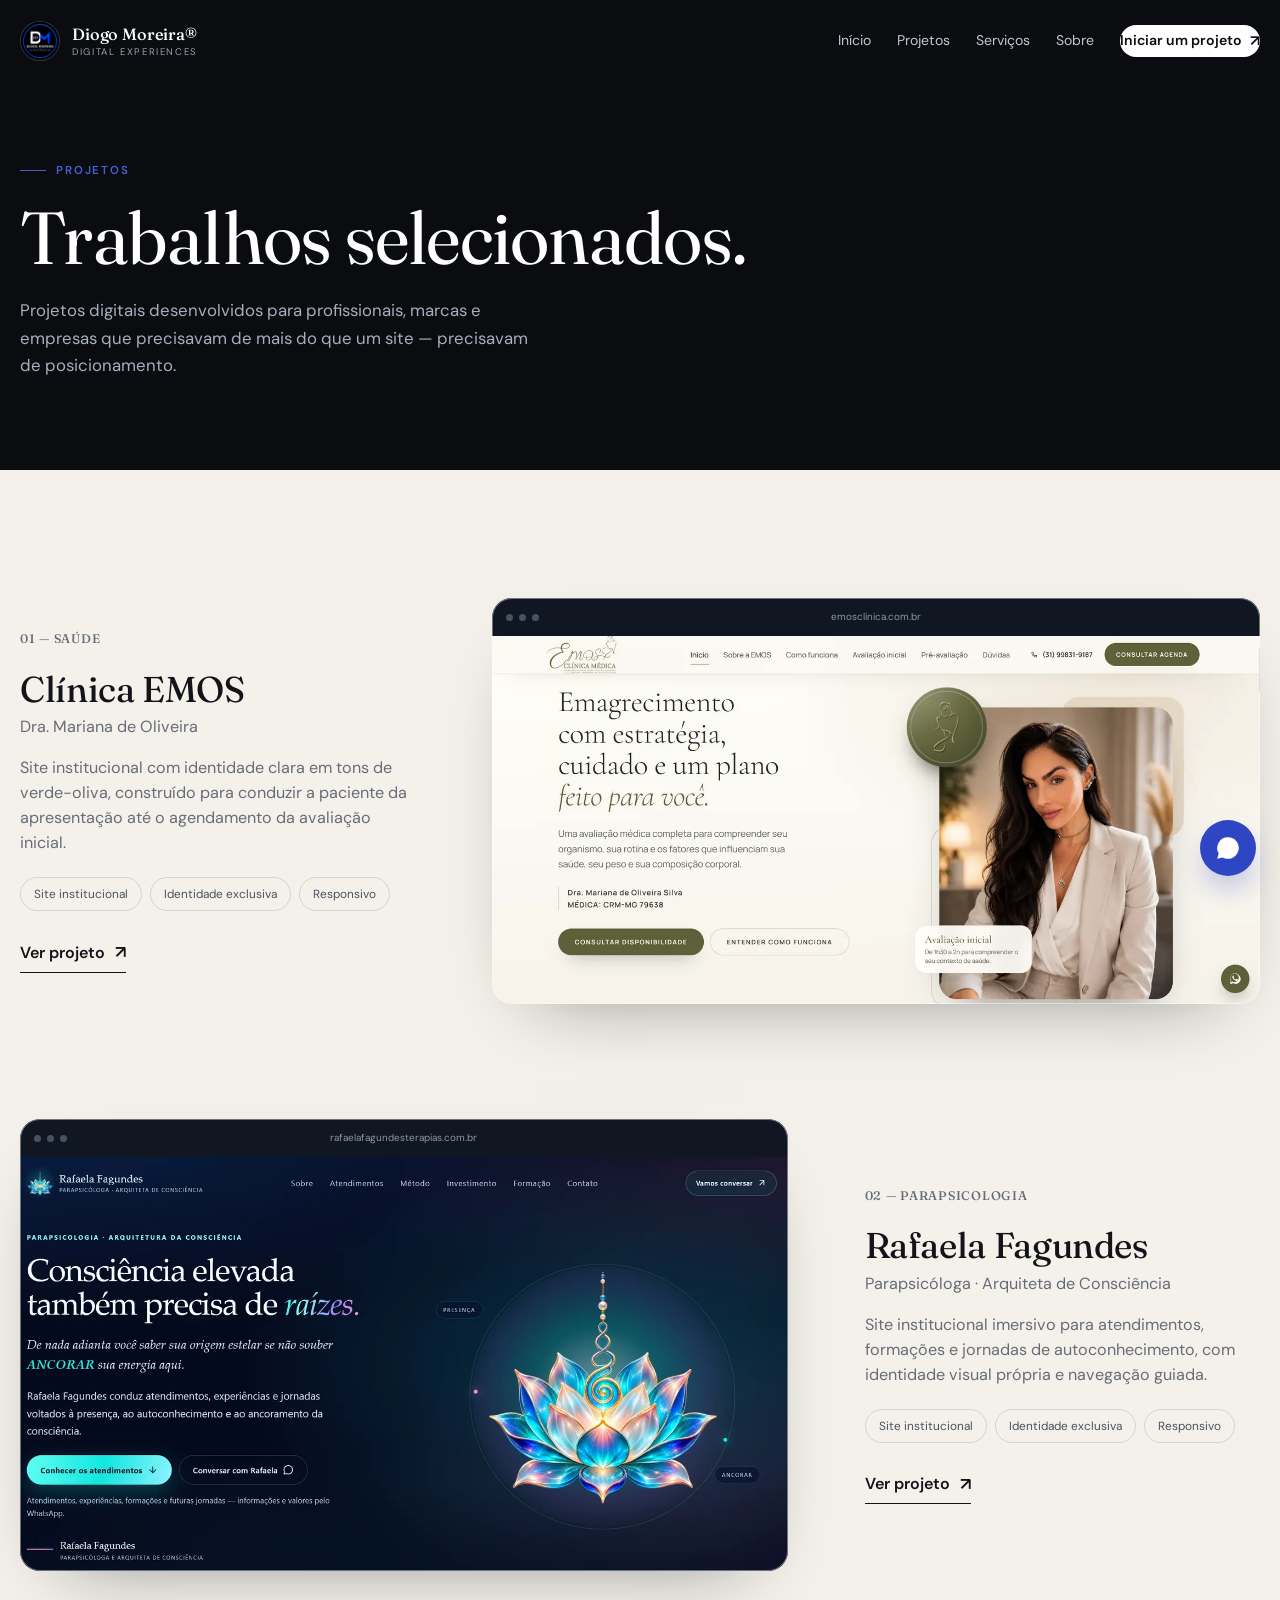
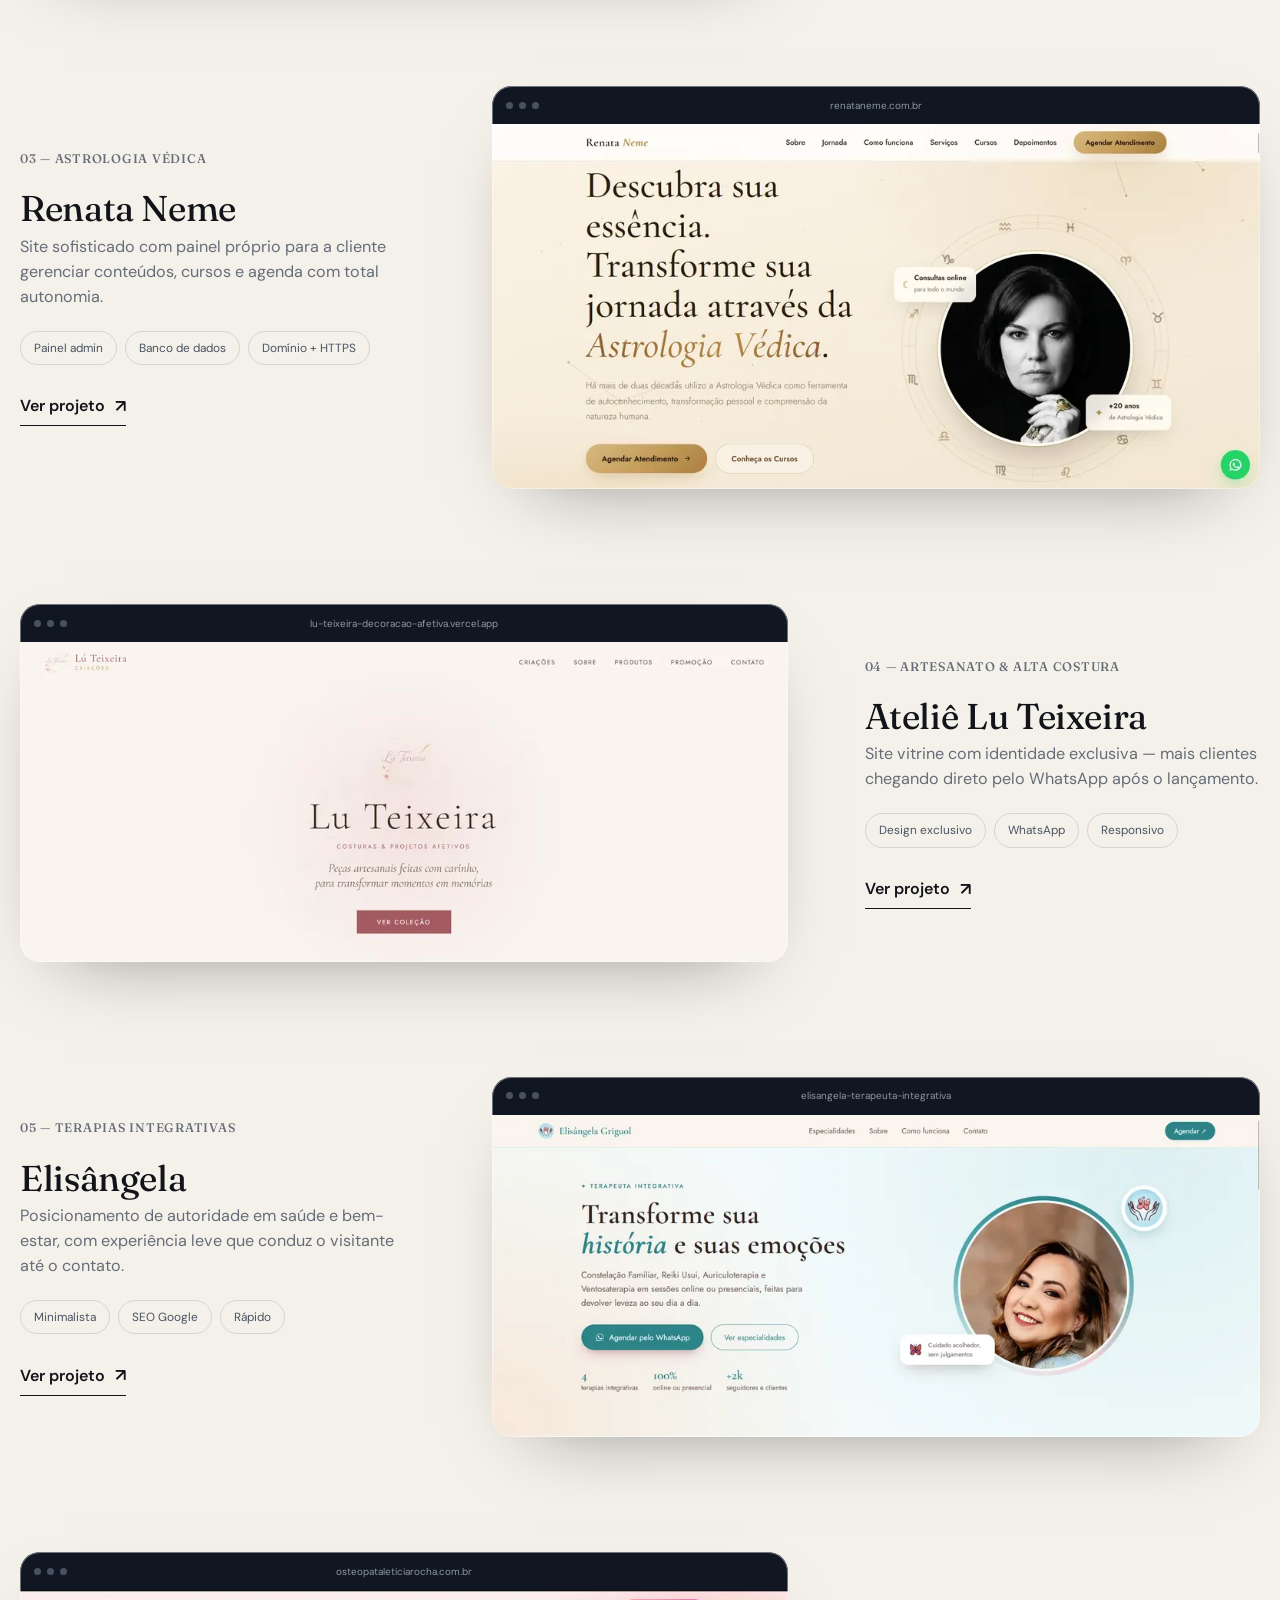
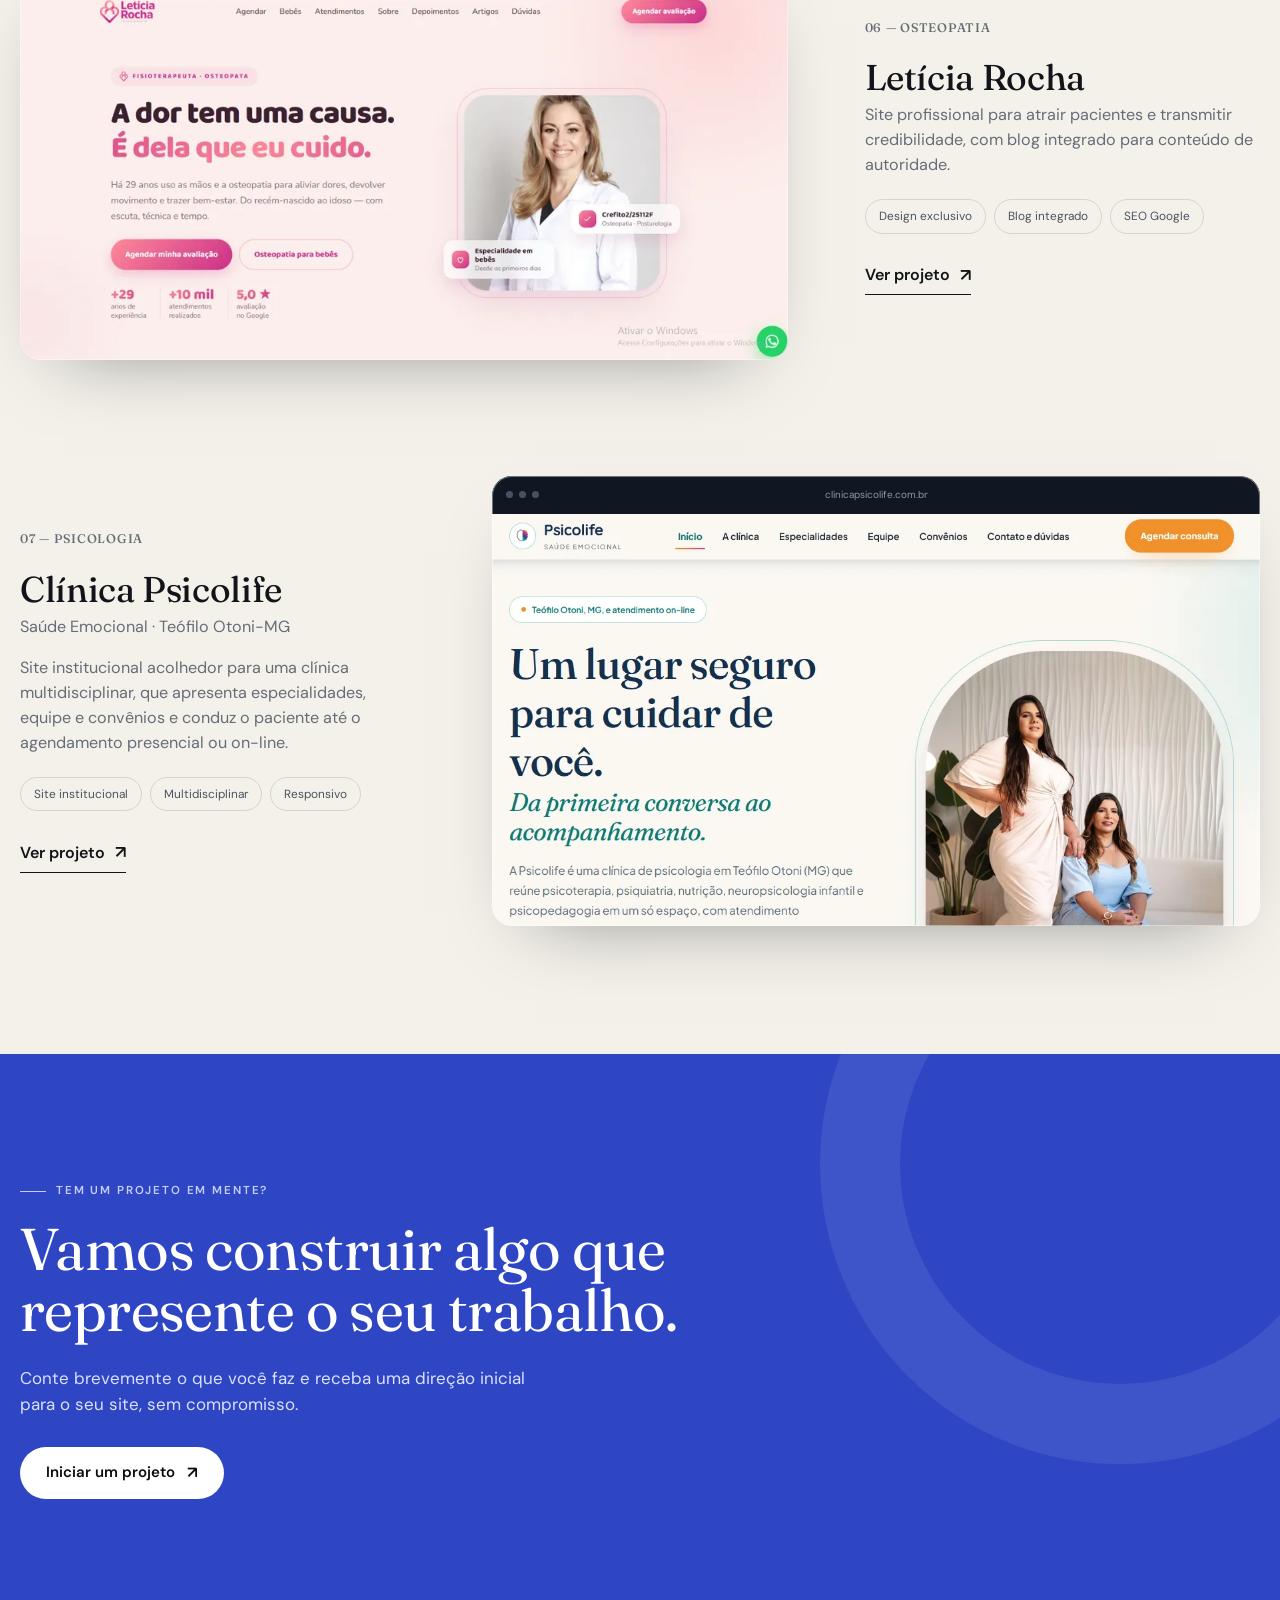
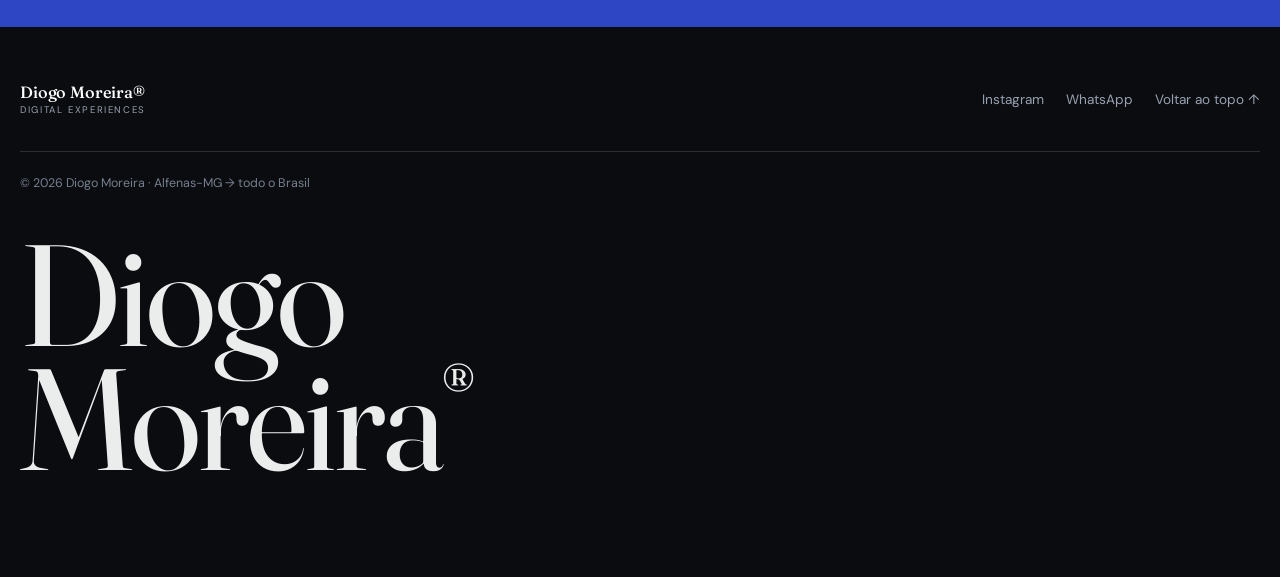
==== commit 7f9064ee: "feat: adiciona Clínica Psicolife e atualiza domínio da Clínica EMOS - Novo card "07 — Psicologia" pa" ====
--- a/projetos/index.html
+++ b/projetos/index.html
@@ -142,7 +142,7 @@
 
           <a
             class="project-link"
-            href="https://dra-mariana-clinica-emos.vercel.app/"
+            href="https://emosclinica.com.br/"
             target="_blank"
             rel="noopener noreferrer"
           >
@@ -152,14 +152,14 @@
 
         <a
           class="project-media"
-          href="https://dra-mariana-clinica-emos.vercel.app/"
+          href="https://emosclinica.com.br/"
           target="_blank"
           rel="noopener noreferrer"
           aria-label="Abrir site da Clínica EMOS e Dra. Mariana de Oliveira"
         >
           <div class="browser-bar">
             <i></i><i></i><i></i>
-            <span>dra-mariana-clinica-emos.vercel.app</span>
+            <span>emosclinica.com.br</span>
           </div>
 
           <img
@@ -411,6 +411,55 @@
             alt="Projeto do site Letícia Rocha"
             width="1000"
             height="482"
+            loading="lazy"
+          >
+        </a>
+      </article>
+
+      <article class="project" data-reveal>
+        <div class="project-copy">
+          <div class="project-index">07 — Psicologia</div>
+          <h3>Clínica Psicolife</h3>
+          <p class="project-sub">Saúde Emocional · Teófilo Otoni-MG</p>
+          <p>
+            Site institucional acolhedor para uma clínica multidisciplinar,
+            que apresenta especialidades, equipe e convênios e conduz o
+            paciente até o agendamento presencial ou on-line.
+          </p>
+
+          <div class="project-tags">
+            <span>Site institucional</span>
+            <span>Multidisciplinar</span>
+            <span>Responsivo</span>
+          </div>
+
+          <a
+            class="project-link"
+            href="https://clinicapsicolife.com.br/"
+            target="_blank"
+            rel="noopener noreferrer"
+          >
+            Ver projeto <span class="arrow">↗</span>
+          </a>
+        </div>
+
+        <a
+          class="project-media"
+          href="https://clinicapsicolife.com.br/"
+          target="_blank"
+          rel="noopener noreferrer"
+          aria-label="Abrir site da Clínica Psicolife"
+        >
+          <div class="browser-bar">
+            <i></i><i></i><i></i>
+            <span>clinicapsicolife.com.br</span>
+          </div>
+
+          <img
+            src="/assets/case-psicolife.webp"
+            alt="Página inicial do site da Clínica Psicolife, clínica de psicologia em Teófilo Otoni, desenvolvido por Diogo Moreira"
+            width="1153"
+            height="620"
             loading="lazy"
           >
         </a>
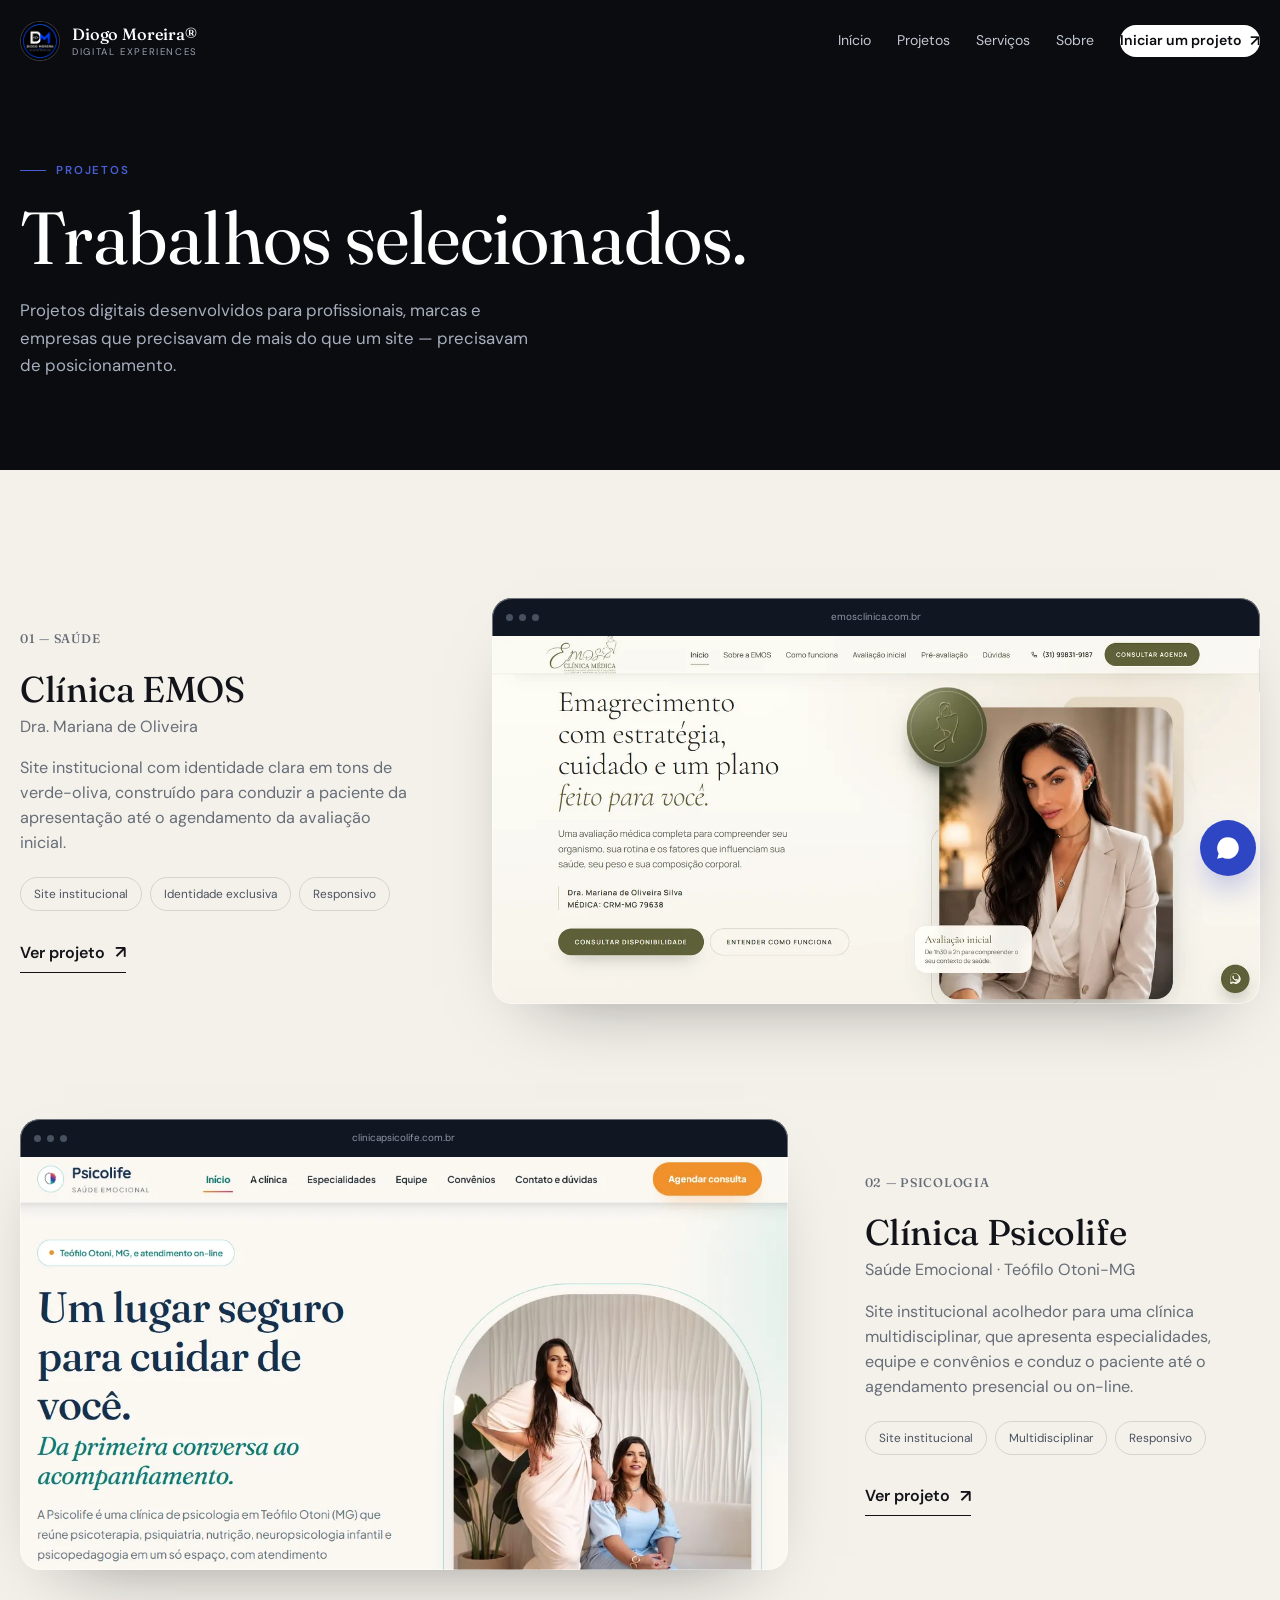
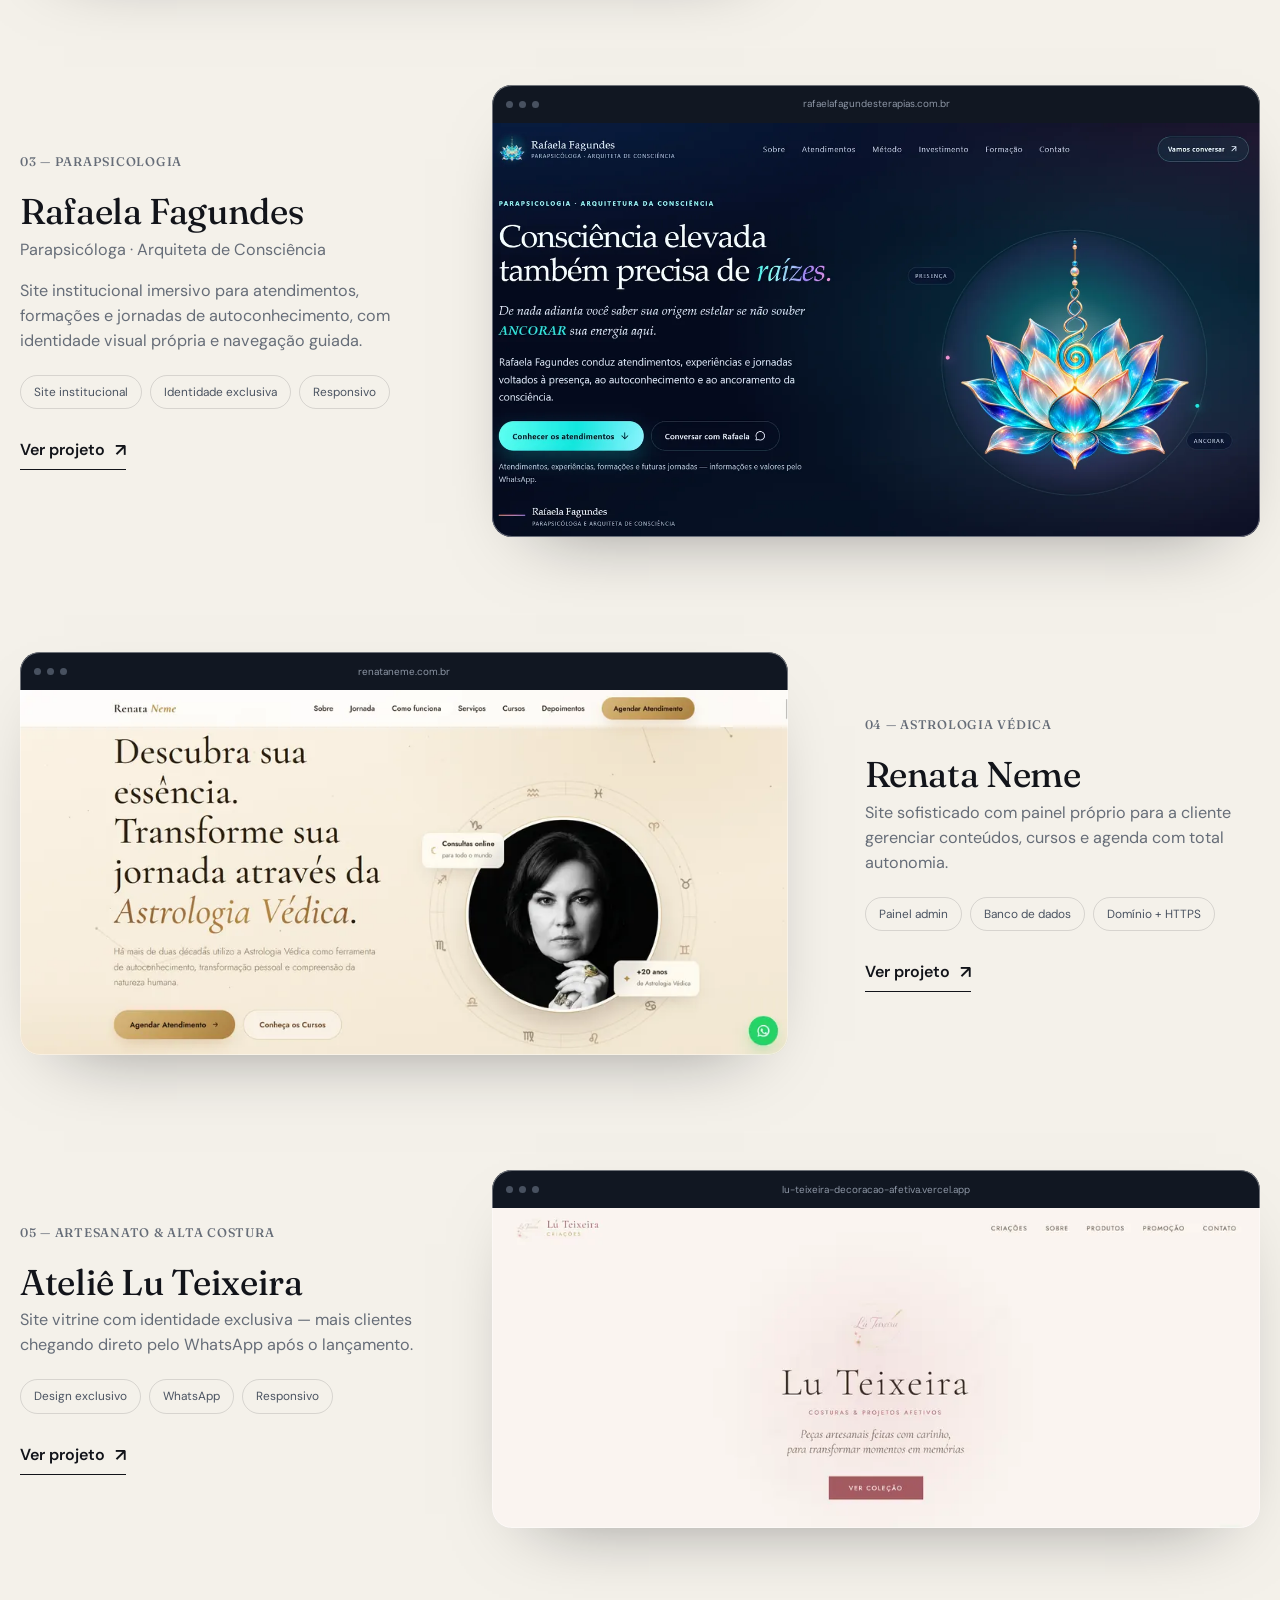
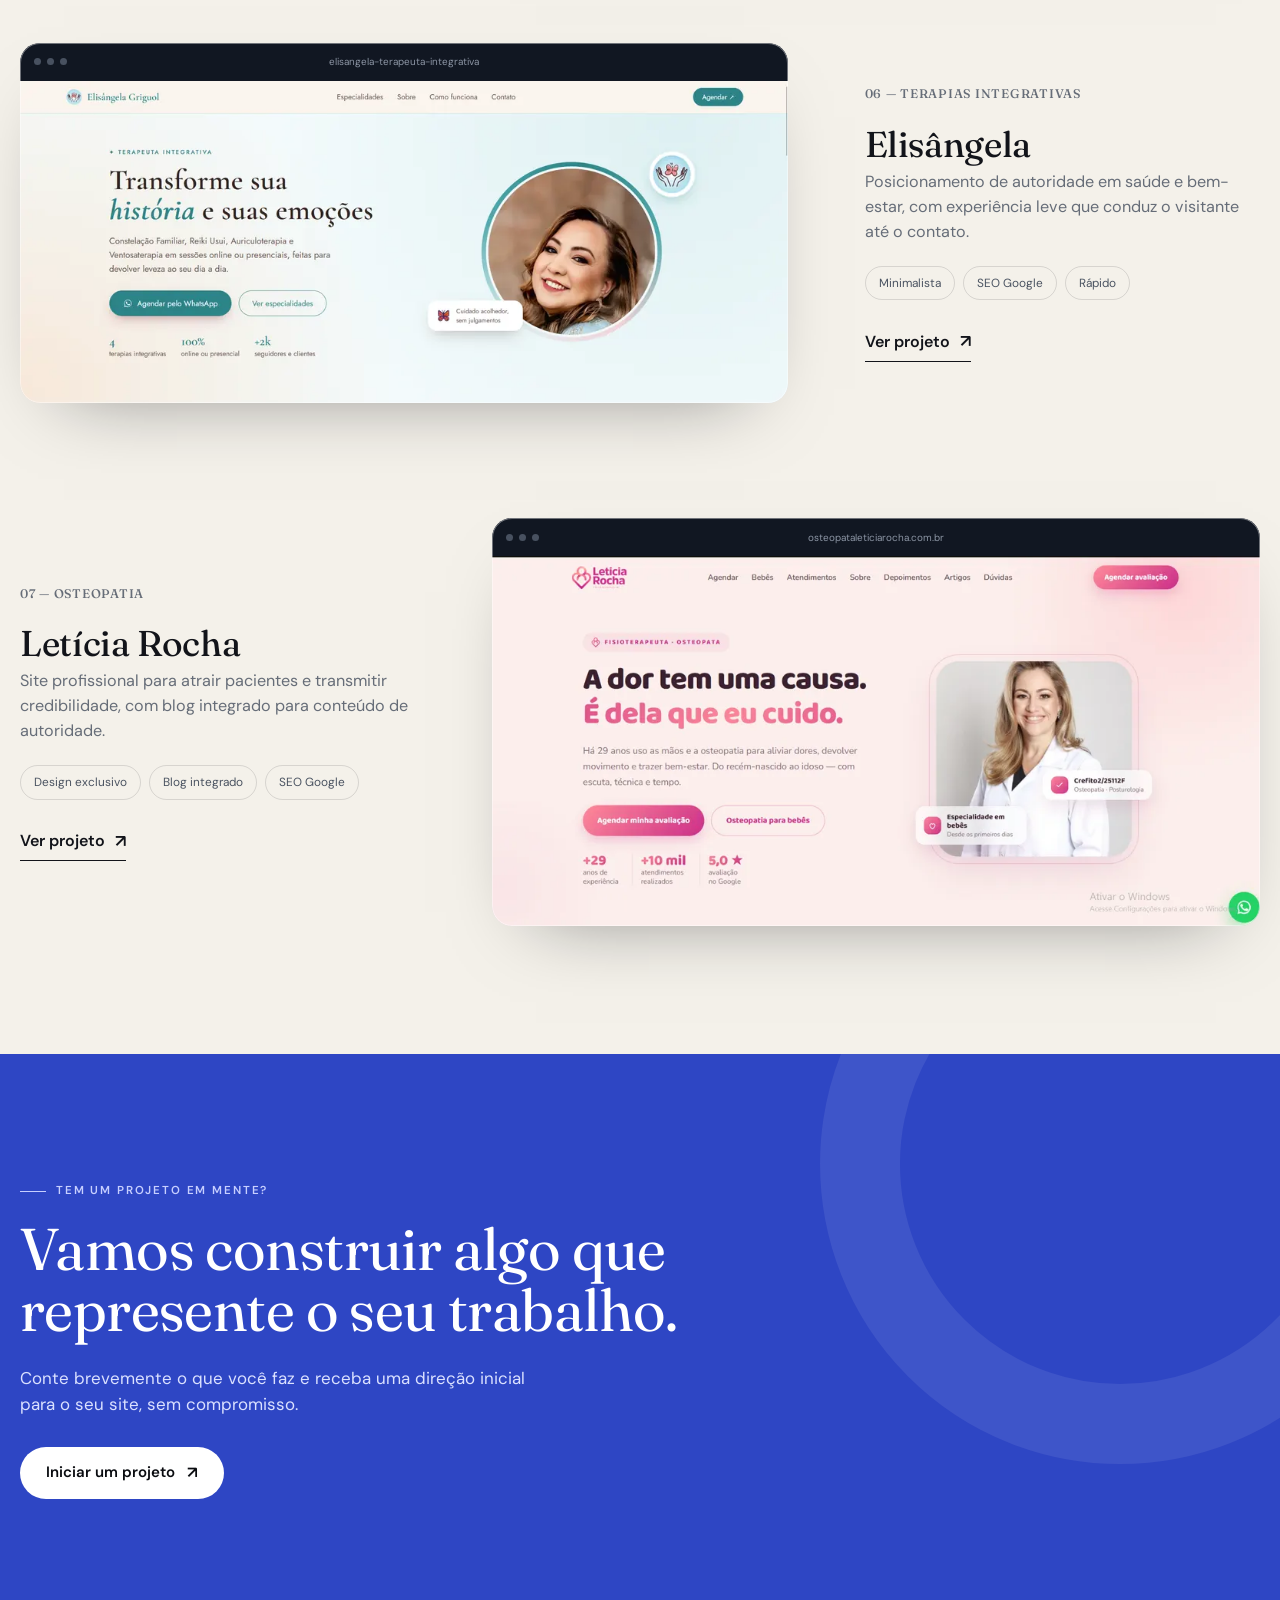
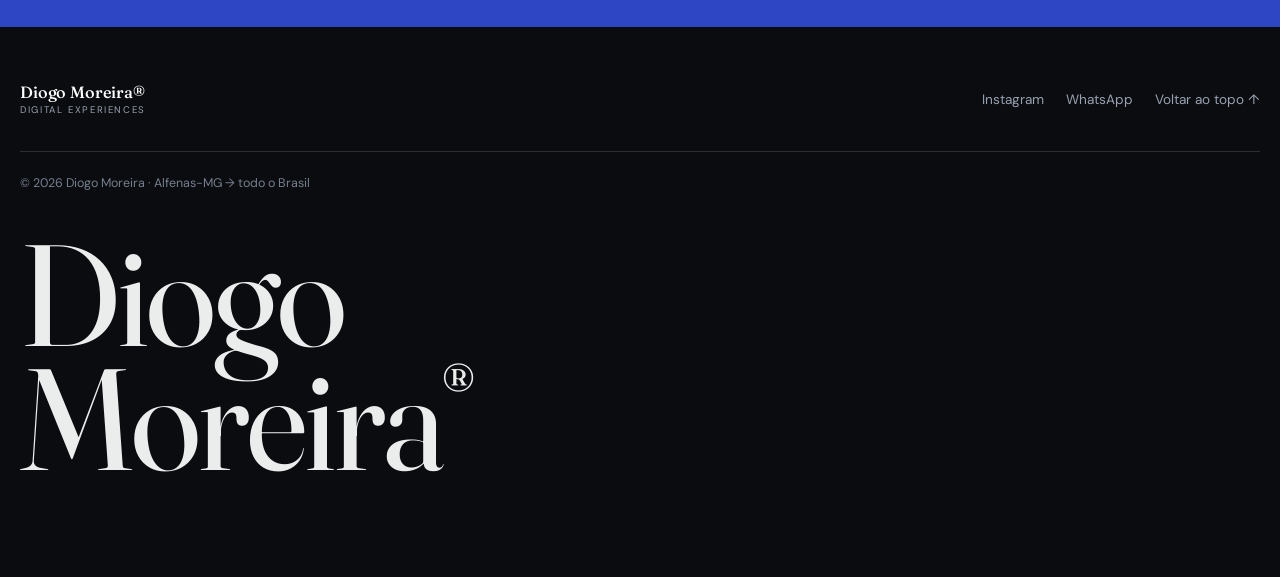
==== commit 31332642: "feat: move Clínica Psicolife para a 2ª posição dos projetos Coloca o card da Psicolife logo abaixo d" ====
--- a/projetos/index.html
+++ b/projetos/index.html
@@ -175,7 +175,56 @@
 
       <article class="project" data-reveal>
         <div class="project-copy">
-          <div class="project-index">02 — Parapsicologia</div>
+          <div class="project-index">02 — Psicologia</div>
+          <h3>Clínica Psicolife</h3>
+          <p class="project-sub">Saúde Emocional · Teófilo Otoni-MG</p>
+          <p>
+            Site institucional acolhedor para uma clínica multidisciplinar,
+            que apresenta especialidades, equipe e convênios e conduz o
+            paciente até o agendamento presencial ou on-line.
+          </p>
+
+          <div class="project-tags">
+            <span>Site institucional</span>
+            <span>Multidisciplinar</span>
+            <span>Responsivo</span>
+          </div>
+
+          <a
+            class="project-link"
+            href="https://clinicapsicolife.com.br/"
+            target="_blank"
+            rel="noopener noreferrer"
+          >
+            Ver projeto <span class="arrow">↗</span>
+          </a>
+        </div>
+
+        <a
+          class="project-media"
+          href="https://clinicapsicolife.com.br/"
+          target="_blank"
+          rel="noopener noreferrer"
+          aria-label="Abrir site da Clínica Psicolife"
+        >
+          <div class="browser-bar">
+            <i></i><i></i><i></i>
+            <span>clinicapsicolife.com.br</span>
+          </div>
+
+          <img
+            src="/assets/case-psicolife.webp"
+            alt="Página inicial do site da Clínica Psicolife, clínica de psicologia em Teófilo Otoni, desenvolvido por Diogo Moreira"
+            width="1153"
+            height="620"
+            loading="lazy"
+          >
+        </a>
+      </article>
+
+      <article class="project" data-reveal>
+        <div class="project-copy">
+          <div class="project-index">03 — Parapsicologia</div>
           <h3>Rafaela Fagundes</h3>
           <p class="project-sub">Parapsicóloga · Arquiteta de Consciência</p>
           <p>
@@ -224,7 +273,7 @@
 
       <article class="project" data-reveal>
         <div class="project-copy">
-          <div class="project-index">03 — Astrologia Védica</div>
+          <div class="project-index">04 — Astrologia Védica</div>
           <h3>Renata Neme</h3>
           <p>
             Site sofisticado com painel próprio para a cliente gerenciar
@@ -271,7 +320,7 @@
 
       <article class="project" data-reveal>
         <div class="project-copy">
-          <div class="project-index">04 — Artesanato &amp; Alta Costura</div>
+          <div class="project-index">05 — Artesanato &amp; Alta Costura</div>
 
           <h3>Ateliê Lu Teixeira</h3>
 
@@ -320,7 +369,7 @@
 
       <article class="project" data-reveal>
         <div class="project-copy">
-          <div class="project-index">05 — Terapias Integrativas</div>
+          <div class="project-index">06 — Terapias Integrativas</div>
 
           <h3>Elisângela</h3>
 
@@ -369,7 +418,7 @@
 
       <article class="project" data-reveal>
         <div class="project-copy">
-          <div class="project-index">06 — Osteopatia</div>
+          <div class="project-index">07 — Osteopatia</div>
 
           <h3>Letícia Rocha</h3>
 
@@ -411,55 +460,6 @@
             alt="Projeto do site Letícia Rocha"
             width="1000"
             height="482"
-            loading="lazy"
-          >
-        </a>
-      </article>
-
-      <article class="project" data-reveal>
-        <div class="project-copy">
-          <div class="project-index">07 — Psicologia</div>
-          <h3>Clínica Psicolife</h3>
-          <p class="project-sub">Saúde Emocional · Teófilo Otoni-MG</p>
-          <p>
-            Site institucional acolhedor para uma clínica multidisciplinar,
-            que apresenta especialidades, equipe e convênios e conduz o
-            paciente até o agendamento presencial ou on-line.
-          </p>
-
-          <div class="project-tags">
-            <span>Site institucional</span>
-            <span>Multidisciplinar</span>
-            <span>Responsivo</span>
-          </div>
-
-          <a
-            class="project-link"
-            href="https://clinicapsicolife.com.br/"
-            target="_blank"
-            rel="noopener noreferrer"
-          >
-            Ver projeto <span class="arrow">↗</span>
-          </a>
-        </div>
-
-        <a
-          class="project-media"
-          href="https://clinicapsicolife.com.br/"
-          target="_blank"
-          rel="noopener noreferrer"
-          aria-label="Abrir site da Clínica Psicolife"
-        >
-          <div class="browser-bar">
-            <i></i><i></i><i></i>
-            <span>clinicapsicolife.com.br</span>
-          </div>
-
-          <img
-            src="/assets/case-psicolife.webp"
-            alt="Página inicial do site da Clínica Psicolife, clínica de psicologia em Teófilo Otoni, desenvolvido por Diogo Moreira"
-            width="1153"
-            height="620"
             loading="lazy"
           >
         </a>
